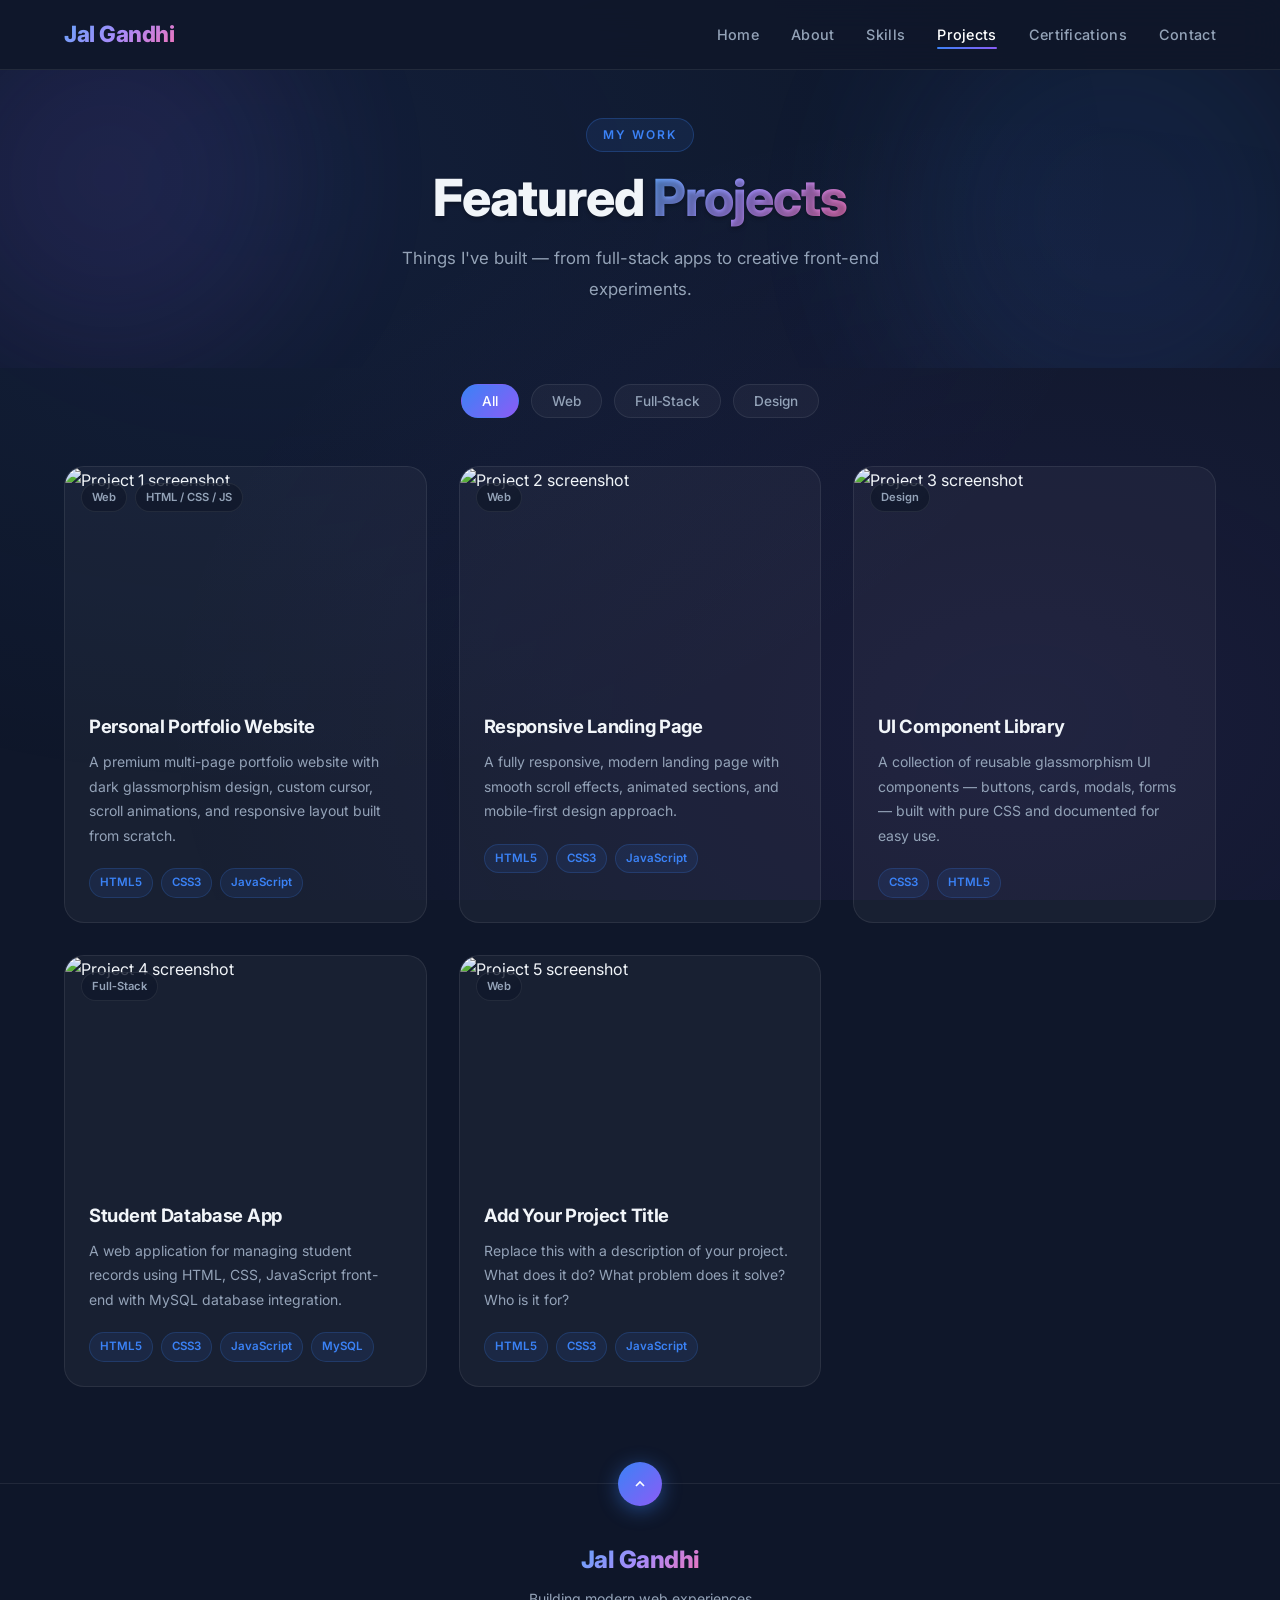
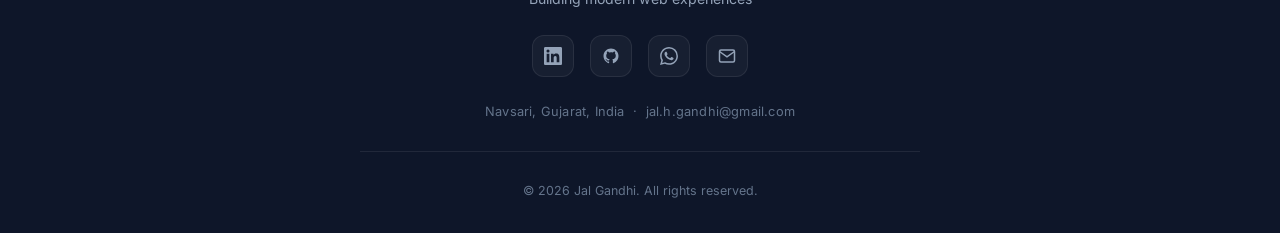
==== projects.html @ 655e923b "Add files via upload" ====
<!DOCTYPE html>
<html lang="en">

<head>
  <meta charset="UTF-8" />
  <meta name="viewport" content="width=device-width, initial-scale=1.0" />
  <title>Projects — Jal Gandhi</title>
  <meta name="description" content="Projects built by Jal Gandhi — web applications, tools, and experiments." />
  <link rel="stylesheet" href="style.css" />
  <link rel="preconnect" href="https://fonts.googleapis.com" />
  <link rel="preconnect" href="https://fonts.gstatic.com" crossorigin />
</head>

<body>

  <div class="cursor" id="cursor"></div>
  <div class="cursor-ring" id="cursorRing"></div>
  <div class="page-overlay"></div>

  <!-- NAVBAR -->
  <nav class="navbar" id="navbar">
    <a class="nav-logo" href="index.html">Jal Gandhi</a>
    <ul class="nav-links">
      <li><a class="nav-link" href="index.html">Home</a></li>
      <li><a class="nav-link" href="about.html">About</a></li>
      <li><a class="nav-link" href="skills.html">Skills</a></li>
      <li><a class="nav-link" href="projects.html">Projects</a></li>
      <li><a class="nav-link" href="certification.html">Certifications</a></li>
      <li><a class="nav-link" href="contact.html">Contact</a></li>
    </ul>
    <div class="hamburger" id="hamburger" aria-label="Toggle menu">
      <span></span><span></span><span></span>
    </div>
  </nav>

  <div class="mobile-menu" id="mobileMenu">
    <a class="nav-link" href="index.html">Home</a>
    <a class="nav-link" href="about.html">About</a>
    <a class="nav-link" href="skills.html">Skills</a>
    <a class="nav-link" href="projects.html">Projects</a>
    <a class="nav-link" href="certification.html">Certifications</a>
    <a class="nav-link" href="contact.html">Contact</a>
  </div>

  <main class="page-wrapper">

    <!-- PAGE HEADER -->
    <div style="padding: 3rem 5% 0; text-align:center; position:relative; overflow:hidden;">
      <div class="blob blob-blue" style="width:450px;height:450px;top:-80px;right:-60px;opacity:0.1;"></div>
      <div class="blob blob-purple" style="width:380px;height:380px;bottom:0;left:-80px;opacity:0.1;"></div>
      <div class="section-header">
        <div class="section-tag">My Work</div>
        <h1 class="section-title">Featured <span class="gradient-text">Projects</span></h1>
        <p class="section-subtitle">Things I've built — from full-stack apps to creative front-end experiments.</p>
      </div>
    </div>

    <section class="projects-section" style="padding-top: 1rem;">

      <!-- Filter -->
      <div class="projects-filter">
        <button class="filter-btn active" data-filter="all" id="filterAll">All</button>
        <button class="filter-btn" data-filter="web" id="filterWeb">Web</button>
        <button class="filter-btn" data-filter="fullstack" id="filterFullstack">Full‑Stack</button>
        <button class="filter-btn" data-filter="design" id="filterDesign">Design</button>
      </div>

      <div class="projects-grid">

        <!-- Project 1 -->
        <article class="project-card reveal" data-category="web" id="projectCard1">
          <div class="project-image">
            <!--
              Replace src with your actual project screenshot.
              Recommended: 800 × 500 px
            -->
            <img src="images/project1.jpg" alt="Project 1 screenshot" width="800" height="500"
              style="width:100%;height:100%;object-fit:cover;" />
            <div class="project-tag-top">
              <span class="tag">Web</span>
              <span class="tag">HTML / CSS / JS</span>
            </div>
            <div class="project-overlay">
              <a href="https://github.com/" target="_blank" rel="noopener" class="btn btn-outline" id="proj1Github">
                <svg width="14" height="14" viewBox="0 0 24 24" fill="currentColor">
                  <path
                    d="M12 2C6.477 2 2 6.484 2 12.017c0 4.425 2.865 8.18 6.839 9.504.5.092.682-.217.682-.483 0-.237-.008-.868-.013-1.703-2.782.605-3.369-1.343-3.369-1.343-.454-1.158-1.11-1.466-1.11-1.466-.908-.62.069-.608.069-.608 1.003.07 1.531 1.032 1.531 1.032.892 1.53 2.341 1.088 2.91.832.092-.647.35-1.088.636-1.338-2.22-.253-4.555-1.113-4.555-4.951 0-1.093.39-1.988 1.029-2.688-.103-.253-.446-1.272.098-2.65 0 0 .84-.27 2.75 1.026A9.564 9.564 0 0112 6.844c.85.004 1.705.115 2.504.337 1.909-1.296 2.747-1.027 2.747-1.027.546 1.379.202 2.398.1 2.651.64.7 1.028 1.595 1.028 2.688 0 3.848-2.339 4.695-4.566 4.943.359.309.678.92.678 1.855 0 1.338-.012 2.419-.012 2.747 0 .268.18.58.688.482A10.019 10.019 0 0022 12.017C22 6.484 17.522 2 12 2z" />
                </svg>
                GitHub
              </a>
              <a href="#" target="_blank" rel="noopener" class="btn btn-primary" id="proj1Demo">Live Demo</a>
            </div>
          </div>
          <div class="project-body">
            <h2 class="project-title">Personal Portfolio Website</h2>
            <p class="project-desc">
              A premium multi-page portfolio website with dark glassmorphism design,
              custom cursor, scroll animations, and responsive layout built from scratch.
            </p>
            <div class="project-tech">
              <span class="tech-badge">HTML5</span>
              <span class="tech-badge">CSS3</span>
              <span class="tech-badge">JavaScript</span>
            </div>
          </div>
        </article>

        <!-- Project 2 -->
        <article class="project-card reveal" data-category="web" id="projectCard2">
          <div class="project-image">
            <img src="images/project2.jpg" alt="Project 2 screenshot" width="800" height="500"
              style="width:100%;height:100%;object-fit:cover;" />
            <div class="project-tag-top">
              <span class="tag">Web</span>
            </div>
            <div class="project-overlay">
              <a href="https://github.com/" target="_blank" rel="noopener" class="btn btn-outline" id="proj2Github">
                <svg width="14" height="14" viewBox="0 0 24 24" fill="currentColor">
                  <path
                    d="M12 2C6.477 2 2 6.484 2 12.017c0 4.425 2.865 8.18 6.839 9.504.5.092.682-.217.682-.483 0-.237-.008-.868-.013-1.703-2.782.605-3.369-1.343-3.369-1.343-.454-1.158-1.11-1.466-1.11-1.466-.908-.62.069-.608.069-.608 1.003.07 1.531 1.032 1.531 1.032.892 1.53 2.341 1.088 2.91.832.092-.647.35-1.088.636-1.338-2.22-.253-4.555-1.113-4.555-4.951 0-1.093.39-1.988 1.029-2.688-.103-.253-.446-1.272.098-2.65 0 0 .84-.27 2.75 1.026A9.564 9.564 0 0112 6.844c.85.004 1.705.115 2.504.337 1.909-1.296 2.747-1.027 2.747-1.027.546 1.379.202 2.398.1 2.651.64.7 1.028 1.595 1.028 2.688 0 3.848-2.339 4.695-4.566 4.943.359.309.678.92.678 1.855 0 1.338-.012 2.419-.012 2.747 0 .268.18.58.688.482A10.019 10.019 0 0022 12.017C22 6.484 17.522 2 12 2z" />
                </svg>
                GitHub
              </a>
              <a href="#" target="_blank" rel="noopener" class="btn btn-primary" id="proj2Demo">Live Demo</a>
            </div>
          </div>
          <div class="project-body">
            <h2 class="project-title">Responsive Landing Page</h2>
            <p class="project-desc">
              A fully responsive, modern landing page with smooth scroll effects,
              animated sections, and mobile-first design approach.
            </p>
            <div class="project-tech">
              <span class="tech-badge">HTML5</span>
              <span class="tech-badge">CSS3</span>
              <span class="tech-badge">JavaScript</span>
            </div>
          </div>
        </article>

        <!-- Project 3 -->
        <article class="project-card reveal" data-category="design" id="projectCard3">
          <div class="project-image">
            <img src="images/project3.jpg" alt="Project 3 screenshot" width="800" height="500"
              style="width:100%;height:100%;object-fit:cover;" />
            <div class="project-tag-top">
              <span class="tag">Design</span>
            </div>
            <div class="project-overlay">
              <a href="https://github.com/" target="_blank" rel="noopener" class="btn btn-outline" id="proj3Github">
                <svg width="14" height="14" viewBox="0 0 24 24" fill="currentColor">
                  <path
                    d="M12 2C6.477 2 2 6.484 2 12.017c0 4.425 2.865 8.18 6.839 9.504.5.092.682-.217.682-.483 0-.237-.008-.868-.013-1.703-2.782.605-3.369-1.343-3.369-1.343-.454-1.158-1.11-1.466-1.11-1.466-.908-.62.069-.608.069-.608 1.003.07 1.531 1.032 1.531 1.032.892 1.53 2.341 1.088 2.91.832.092-.647.35-1.088.636-1.338-2.22-.253-4.555-1.113-4.555-4.951 0-1.093.39-1.988 1.029-2.688-.103-.253-.446-1.272.098-2.65 0 0 .84-.27 2.75 1.026A9.564 9.564 0 0112 6.844c.85.004 1.705.115 2.504.337 1.909-1.296 2.747-1.027 2.747-1.027.546 1.379.202 2.398.1 2.651.64.7 1.028 1.595 1.028 2.688 0 3.848-2.339 4.695-4.566 4.943.359.309.678.92.678 1.855 0 1.338-.012 2.419-.012 2.747 0 .268.18.58.688.482A10.019 10.019 0 0022 12.017C22 6.484 17.522 2 12 2z" />
                </svg>
                GitHub
              </a>
              <a href="#" target="_blank" rel="noopener" class="btn btn-primary" id="proj3Demo">Live Demo</a>
            </div>
          </div>
          <div class="project-body">
            <h2 class="project-title">UI Component Library</h2>
            <p class="project-desc">
              A collection of reusable glassmorphism UI components — buttons, cards,
              modals, forms — built with pure CSS and documented for easy use.
            </p>
            <div class="project-tech">
              <span class="tech-badge">CSS3</span>
              <span class="tech-badge">HTML5</span>
            </div>
          </div>
        </article>

        <!-- Project 4 -->
        <article class="project-card reveal" data-category="fullstack" id="projectCard4">
          <div class="project-image">
            <img src="images/project4.jpg" alt="Project 4 screenshot" width="800" height="500"
              style="width:100%;height:100%;object-fit:cover;" />
            <div class="project-tag-top">
              <span class="tag">Full‑Stack</span>
            </div>
            <div class="project-overlay">
              <a href="https://github.com/" target="_blank" rel="noopener" class="btn btn-outline" id="proj4Github">
                <svg width="14" height="14" viewBox="0 0 24 24" fill="currentColor">
                  <path
                    d="M12 2C6.477 2 2 6.484 2 12.017c0 4.425 2.865 8.18 6.839 9.504.5.092.682-.217.682-.483 0-.237-.008-.868-.013-1.703-2.782.605-3.369-1.343-3.369-1.343-.454-1.158-1.11-1.466-1.11-1.466-.908-.62.069-.608.069-.608 1.003.07 1.531 1.032 1.531 1.032.892 1.53 2.341 1.088 2.91.832.092-.647.35-1.088.636-1.338-2.22-.253-4.555-1.113-4.555-4.951 0-1.093.39-1.988 1.029-2.688-.103-.253-.446-1.272.098-2.65 0 0 .84-.27 2.75 1.026A9.564 9.564 0 0112 6.844c.85.004 1.705.115 2.504.337 1.909-1.296 2.747-1.027 2.747-1.027.546 1.379.202 2.398.1 2.651.64.7 1.028 1.595 1.028 2.688 0 3.848-2.339 4.695-4.566 4.943.359.309.678.92.678 1.855 0 1.338-.012 2.419-.012 2.747 0 .268.18.58.688.482A10.019 10.019 0 0022 12.017C22 6.484 17.522 2 12 2z" />
                </svg>
                GitHub
              </a>
              <a href="#" target="_blank" rel="noopener" class="btn btn-primary" id="proj4Demo">Live Demo</a>
            </div>
          </div>
          <div class="project-body">
            <h2 class="project-title">Student Database App</h2>
            <p class="project-desc">
              A web application for managing student records using HTML, CSS,
              JavaScript front-end with MySQL database integration.
            </p>
            <div class="project-tech">
              <span class="tech-badge">HTML5</span>
              <span class="tech-badge">CSS3</span>
              <span class="tech-badge">JavaScript</span>
              <span class="tech-badge">MySQL</span>
            </div>
          </div>
        </article>

        <!-- Project 5 — placeholder -->
        <article class="project-card reveal" data-category="web" id="projectCard5">
          <div class="project-image">
            <img src="images/project5.jpg" alt="Project 5 screenshot" width="800" height="500"
              style="width:100%;height:100%;object-fit:cover;" />
            <div class="project-tag-top">
              <span class="tag">Web</span>
            </div>
            <div class="project-overlay">
              <a href="https://github.com/" target="_blank" rel="noopener" class="btn btn-outline" id="proj5Github">
                <svg width="14" height="14" viewBox="0 0 24 24" fill="currentColor">
                  <path
                    d="M12 2C6.477 2 2 6.484 2 12.017c0 4.425 2.865 8.18 6.839 9.504.5.092.682-.217.682-.483 0-.237-.008-.868-.013-1.703-2.782.605-3.369-1.343-3.369-1.343-.454-1.158-1.11-1.466-1.11-1.466-.908-.62.069-.608.069-.608 1.003.07 1.531 1.032 1.531 1.032.892 1.53 2.341 1.088 2.91.832.092-.647.35-1.088.636-1.338-2.22-.253-4.555-1.113-4.555-4.951 0-1.093.39-1.988 1.029-2.688-.103-.253-.446-1.272.098-2.65 0 0 .84-.27 2.75 1.026A9.564 9.564 0 0112 6.844c.85.004 1.705.115 2.504.337 1.909-1.296 2.747-1.027 2.747-1.027.546 1.379.202 2.398.1 2.651.64.7 1.028 1.595 1.028 2.688 0 3.848-2.339 4.695-4.566 4.943.359.309.678.92.678 1.855 0 1.338-.012 2.419-.012 2.747 0 .268.18.58.688.482A10.019 10.019 0 0022 12.017C22 6.484 17.522 2 12 2z" />
                </svg>
                GitHub
              </a>
              <a href="#" target="_blank" rel="noopener" class="btn btn-primary" id="proj5Demo">Live Demo</a>
            </div>
          </div>
          <div class="project-body">
            <h2 class="project-title">Add Your Project Title</h2>
            <p class="project-desc">
              Replace this with a description of your project. What does it do?
              What problem does it solve? Who is it for?
            </p>
            <div class="project-tech">
              <span class="tech-badge">HTML5</span>
              <span class="tech-badge">CSS3</span>
              <span class="tech-badge">JavaScript</span>
            </div>
          </div>
        </article>

      </div>
    </section>

  </main>

  <footer class="footer">

    <!-- Back to Top -->
    <button class="back-to-top" id="backToTop" aria-label="Back to top">
      <svg width="16" height="16" viewBox="0 0 24 24" fill="none" stroke="currentColor" stroke-width="2.5">
        <path d="M18 15l-6-6-6 6" />
      </svg>
    </button>

    <div class="footer-content">

      <!-- 1. Identity -->
      <div class="footer-identity">
        <div class="footer-logo">Jal Gandhi</div>
        <p class="footer-tagline">Building modern web experiences</p>
      </div>

      <!-- 2. Social Links -->
      <div class="social-icons">
        <a class="social-icon" href="https://www.linkedin.com/in/jal-gandhi-28a875350/" target="_blank" rel="noopener"
          aria-label="LinkedIn" id="footerLinkedin">
          <svg width="18" height="18" viewBox="0 0 24 24" fill="currentColor">
            <path
              d="M20.447 20.452h-3.554v-5.569c0-1.328-.027-3.037-1.852-3.037-1.853 0-2.136 1.445-2.136 2.939v5.667H9.351V9h3.414v1.561h.046c.477-.9 1.637-1.85 3.37-1.85 3.601 0 4.267 2.37 4.267 5.455v6.286zM5.337 7.433a2.062 2.062 0 01-2.063-2.065 2.064 2.064 0 112.063 2.065zm1.782 13.019H3.555V9h3.564v11.452zM22.225 0H1.771C.792 0 0 .774 0 1.729v20.542C0 23.227.792 24 1.771 24h20.451C23.2 24 24 23.227 24 22.271V1.729C24 .774 23.2 0 22.222 0h.003z" />
          </svg>
        </a>
        <a class="social-icon github" href="https://github.com/jalgandhi-dev" target="_blank" rel="noopener"
          aria-label="GitHub" id="footerGithub">
          <svg width="18" height="18" viewBox="0 0 24 24" fill="currentColor">
            <path
              d="M12 2C6.477 2 2 6.484 2 12.017c0 4.425 2.865 8.18 6.839 9.504.5.092.682-.217.682-.483 0-.237-.008-.868-.013-1.703-2.782.605-3.369-1.343-3.369-1.343-.454-1.158-1.11-1.466-1.11-1.466-.908-.62.069-.608.069-.608 1.003.07 1.531 1.032 1.531 1.032.892 1.53 2.341 1.088 2.91.832.092-.647.35-1.088.636-1.338-2.22-.253-4.555-1.113-4.555-4.951 0-1.093.39-1.988 1.029-2.688-.103-.253-.446-1.272.098-2.65 0 0 .84-.27 2.75 1.026A9.564 9.564 0 0112 6.844c.85.004 1.705.115 2.504.337 1.909-1.296 2.747-1.027 2.747-1.027.546 1.379.202 2.398.1 2.651.64.7 1.028 1.595 1.028 2.688 0 3.848-2.339 4.695-4.566 4.943.359.309.678.92.678 1.855 0 1.338-.012 2.419-.012 2.747 0 .268.18.58.688.482A10.019 10.019 0 0022 12.017C22 6.484 17.522 2 12 2z" />
          </svg>
        </a>
        <a class="social-icon whatsapp" href="https://wa.me/917859992722" target="_blank" rel="noopener"
          aria-label="WhatsApp" id="footerWhatsapp">
          <svg width="18" height="18" viewBox="0 0 24 24" fill="currentColor">
            <path
              d="M17.472 14.382c-.297-.149-1.758-.867-2.03-.967-.273-.099-.471-.148-.67.15-.197.297-.767.966-.94 1.164-.173.199-.347.223-.644.075-.297-.15-1.255-.463-2.39-1.475-.883-.788-1.48-1.761-1.653-2.059-.173-.297-.018-.458.13-.606.134-.133.298-.347.446-.52.149-.174.198-.298.298-.497.099-.198.05-.371-.025-.52-.075-.149-.669-1.612-.916-2.207-.242-.579-.487-.5-.669-.51-.173-.008-.371-.01-.57-.01-.198 0-.52.074-.792.372-.272.297-1.04 1.016-1.04 2.479 0 1.462 1.065 2.875 1.213 3.074.149.198 2.096 3.2 5.077 4.487.709.306 1.262.489 1.694.625.712.227 1.36.195 1.871.118.571-.085 1.758-.719 2.006-1.413.248-.694.248-1.289.173-1.413-.074-.124-.272-.198-.57-.347m-5.421 7.403h-.004a9.87 9.87 0 01-5.031-1.378l-.361-.214-3.741.982.998-3.648-.235-.374a9.86 9.86 0 01-1.51-5.26c.001-5.45 4.436-9.884 9.888-9.884 2.64 0 5.122 1.03 6.988 2.898a9.825 9.825 0 012.893 6.994c-.003 5.45-4.437 9.884-9.885 9.884m8.413-18.297A11.815 11.815 0 0012.05 0C5.495 0 .16 5.335.157 11.892c0 2.096.547 4.142 1.588 5.945L.057 24l6.305-1.654a11.882 11.882 0 005.683 1.448h.005c6.554 0 11.89-5.335 11.893-11.893a11.821 11.821 0 00-3.48-8.413z" />
          </svg>
        </a>
        <a class="social-icon" href="mailto:jal.h.gandhi@gmail.com" aria-label="Email" id="footerEmail">
          <svg width="18" height="18" viewBox="0 0 24 24" fill="none" stroke="currentColor" stroke-width="2">
            <path d="M4 4h16c1.1 0 2 .9 2 2v12c0 1.1-.9 2-2 2H4c-1.1 0-2-.9-2-2V6c0-1.1.9-2 2-2z" />
            <polyline points="22,6 12,13 2,6" />
          </svg>
        </a>
      </div>

      <!-- 3. Subtle Info -->
      <p class="footer-info">Navsari, Gujarat, India &nbsp;·&nbsp; jal.h.gandhi@gmail.com</p>

      <!-- 4. Divider -->
      <div class="footer-divider"></div>

      <!-- 5. Copyright -->
      <p class="footer-copy">© 2026 Jal Gandhi. All rights reserved.</p>

    </div>
  </footer>

  <script src="script.js"></script>
</body>

</html>
---- style.css ----
/* ============================================================
   GLOBAL DESIGN SYSTEM — Jal Gandhi Portfolio
   v2 — Updated with real content & Certifications page
   ============================================================ */

@import url('https://fonts.googleapis.com/css2?family=Inter:wght@300;400;500;600;700;800;900&family=Poppins:wght@300;400;500;600;700;800;900&display=swap');

/* ── CSS VARIABLES ─────────────────────────────────────────── */
:root {
  --bg-primary: #0f172a;
  --bg-secondary: #1e293b;
  --bg-card: rgba(30, 41, 59, 0.6);
  --bg-glass: rgba(255, 255, 255, 0.04);
  --border-glass: rgba(255, 255, 255, 0.08);

  --accent-blue: #3b82f6;
  --accent-purple: #8b5cf6;
  --accent-cyan: #06b6d4;
  --gradient: linear-gradient(135deg, #3b82f6 0%, #8b5cf6 100%);
  --gradient-text: linear-gradient(135deg, #60a5fa 0%, #a78bfa 50%, #f472b6 100%);
  --gradient-glow: linear-gradient(135deg, rgba(59, 130, 246, 0.3) 0%, rgba(139, 92, 246, 0.3) 100%);

  --text-primary: #f1f5f9;
  --text-secondary: #94a3b8;
  --text-muted: #64748b;

  --radius-sm: 8px;
  --radius-md: 12px;
  --radius-lg: 20px;
  --radius-xl: 28px;
  --radius-full: 9999px;

  --shadow-sm: 0 4px 16px rgba(0, 0, 0, 0.3);
  --shadow-md: 0 8px 32px rgba(0, 0, 0, 0.4);
  --shadow-lg: 0 20px 60px rgba(0, 0, 0, 0.5);
  --shadow-glow: 0 0 40px rgba(59, 130, 246, 0.25);
  --shadow-glow-purple: 0 0 40px rgba(139, 92, 246, 0.25);

  --nav-height: 70px;
  --transition: all 0.3s cubic-bezier(0.4, 0, 0.2, 1);
  --transition-slow: all 0.6s cubic-bezier(0.4, 0, 0.2, 1);
}

/* ── RESET & BASE ──────────────────────────────────────────── */
*,
*::before,
*::after {
  margin: 0;
  padding: 0;
  box-sizing: border-box;
}

html {
  scroll-behavior: smooth;
  font-size: 16px;
}

body {
  font-family: 'Inter', 'Poppins', sans-serif;
  background-color: var(--bg-primary);
  color: var(--text-primary);
  line-height: 1.7;
  min-height: 100vh;
  overflow-x: hidden;
  cursor: default;
}

body::before {
  content: '';
  position: fixed;
  inset: 0;
  background:
    radial-gradient(ellipse at 20% 20%, rgba(59, 130, 246, 0.08) 0%, transparent 60%),
    radial-gradient(ellipse at 80% 80%, rgba(139, 92, 246, 0.08) 0%, transparent 60%);
  pointer-events: none;
  z-index: 0;
}

img {
  display: block;
  max-width: 100%;
  height: auto;
}

a {
  text-decoration: none;
  color: inherit;
  cursor: pointer;
}

ul {
  list-style: none;
}

/* ── CUSTOM CURSOR — disabled, using normal browser pointer ── */
.cursor,
.cursor-ring {
  display: none;
}


/* ── PAGE TRANSITION OVERLAY ───────────────────────────────── */
.page-overlay {
  position: fixed;
  inset: 0;
  background: var(--bg-primary);
  z-index: 9999;
  pointer-events: none;
  opacity: 0;
  transition: opacity 0.4s ease;
}

.page-overlay.active {
  opacity: 1;
  pointer-events: all;
}

/* ── NAVBAR ────────────────────────────────────────────────── */
.navbar {
  position: fixed;
  top: 0;
  left: 0;
  right: 0;
  height: var(--nav-height);
  z-index: 1000;
  padding: 0 5%;
  display: flex;
  align-items: center;
  justify-content: space-between;
  backdrop-filter: blur(20px);
  -webkit-backdrop-filter: blur(20px);
  background: rgba(15, 23, 42, 0.8);
  border-bottom: 1px solid var(--border-glass);
  transition: var(--transition);
}

.navbar.scrolled {
  background: rgba(15, 23, 42, 0.95);
  box-shadow: var(--shadow-md);
}

.nav-logo {
  font-size: 1.4rem;
  font-weight: 800;
  letter-spacing: -0.5px;
  background: var(--gradient-text);
  -webkit-background-clip: text;
  -webkit-text-fill-color: transparent;
  background-clip: text;
  cursor: pointer;
}

.nav-logo span {
  color: var(--accent-blue);
  -webkit-text-fill-color: var(--accent-blue);
}



.nav-links {
  display: flex;
  align-items: center;
  gap: 2rem;
}

.nav-link {
  font-size: 0.9rem;
  font-weight: 500;
  color: var(--text-secondary);
  position: relative;
  padding: 4px 0;
  transition: color 0.3s ease;
  letter-spacing: 0.3px;
}

.nav-link::after {
  content: '';
  position: absolute;
  bottom: -2px;
  left: 0;
  width: 0;
  height: 2px;
  background: var(--gradient);
  border-radius: var(--radius-full);
  transition: width 0.35s cubic-bezier(0.4, 0, 0.2, 1);
}

.nav-link:hover,
.nav-link.active {
  color: var(--text-primary);
}

.nav-link:hover::after,
.nav-link.active::after {
  width: 100%;
}

.nav-link.active {
  color: #fff;
}

/* Hamburger */
.hamburger {
  display: none;
  flex-direction: column;
  gap: 5px;
  cursor: pointer;
  padding: 4px;
}

.hamburger span {
  display: block;
  width: 24px;
  height: 2px;
  background: var(--text-primary);
  border-radius: 2px;
  transition: var(--transition);
}

.hamburger.open span:nth-child(1) {
  transform: translateY(7px) rotate(45deg);
}

.hamburger.open span:nth-child(2) {
  opacity: 0;
  transform: scaleX(0);
}

.hamburger.open span:nth-child(3) {
  transform: translateY(-7px) rotate(-45deg);
}

.mobile-menu {
  display: none;
  position: fixed;
  top: var(--nav-height);
  left: 0;
  right: 0;
  background: rgba(15, 23, 42, 0.97);
  backdrop-filter: blur(20px);
  border-bottom: 1px solid var(--border-glass);
  padding: 1.5rem 5%;
  flex-direction: column;
  gap: 1.2rem;
  z-index: 999;
}

.mobile-menu.open {
  display: flex;
}

.mobile-menu .nav-link {
  font-size: 1rem;
  padding: 0.5rem 0;
}

/* ── BUTTONS ───────────────────────────────────────────────── */
.btn {
  display: inline-flex;
  align-items: center;
  gap: 8px;
  padding: 0.75rem 1.75rem;
  border-radius: var(--radius-full);
  font-size: 0.9rem;
  font-weight: 600;
  font-family: 'Inter', sans-serif;
  letter-spacing: 0.3px;
  border: none;
  cursor: pointer;
  transition: var(--transition);
  position: relative;
  overflow: hidden;
}

.btn::before {
  content: '';
  position: absolute;
  inset: 0;
  background: rgba(255, 255, 255, 0.1);
  opacity: 0;
  transition: opacity 0.3s;
}

.btn:hover::before {
  opacity: 1;
}

.btn-primary {
  background: var(--gradient);
  color: #fff;
  box-shadow: 0 4px 20px rgba(59, 130, 246, 0.4);
}

.btn-primary:hover {
  transform: translateY(-3px);
  box-shadow: 0 8px 30px rgba(59, 130, 246, 0.55);
}

.btn-outline {
  background: transparent;
  color: var(--text-primary);
  border: 1.5px solid var(--border-glass);
  backdrop-filter: blur(10px);
}

.btn-outline:hover {
  border-color: var(--accent-blue);
  color: var(--accent-blue);
  transform: translateY(-3px);
  box-shadow: 0 8px 24px rgba(59, 130, 246, 0.2);
}

/* ── SECTION HEADERS ───────────────────────────────────────── */
.section-header {
  text-align: center;
  margin-bottom: 4rem;
}

.section-tag {
  display: inline-block;
  font-size: 0.75rem;
  font-weight: 600;
  letter-spacing: 2px;
  text-transform: uppercase;
  color: var(--accent-blue);
  background: rgba(59, 130, 246, 0.1);
  border: 1px solid rgba(59, 130, 246, 0.25);
  padding: 6px 16px;
  border-radius: var(--radius-full);
  margin-bottom: 1rem;
}

.section-title {
  font-size: clamp(2rem, 4vw, 3.2rem);
  font-weight: 800;
  line-height: 1.15;
  letter-spacing: -1px;
  margin-bottom: 1rem;
  color: var(--text-primary);
  text-shadow: 0 2px 4px rgba(0, 0, 0, 0.3);
}

.gradient-text {
  background: var(--gradient-text);
  -webkit-background-clip: text;
  -webkit-text-fill-color: transparent;
  background-clip: text;
}

.section-subtitle {
  font-size: 1.05rem;
  color: var(--text-secondary);
  max-width: 520px;
  margin: 0 auto;
  line-height: 1.8;
  text-shadow: 0 1px 2px rgba(0, 0, 0, 0.2);
}

/* ── GLASSMORPHISM CARD ────────────────────────────────────── */
.glass-card {
  background: var(--bg-glass);
  backdrop-filter: blur(20px);
  -webkit-backdrop-filter: blur(20px);
  border: 1px solid var(--border-glass);
  border-radius: var(--radius-lg);
  transition: var(--transition);
}

.glass-card:hover {
  border-color: rgba(59, 130, 246, 0.25);
  box-shadow: var(--shadow-glow);
}

/* ── SCROLL REVEAL ─────────────────────────────────────────── */
.reveal {
  opacity: 0;
  transform: translateY(40px);
  transition: opacity 0.7s ease, transform 0.7s ease;
}

.reveal.visible {
  opacity: 1;
  transform: translateY(0);
}

.reveal-left {
  opacity: 0;
  transform: translateX(-50px);
  transition: opacity 0.7s ease, transform 0.7s ease;
}

.reveal-left.visible {
  opacity: 1;
  transform: translateX(0);
}

.reveal-right {
  opacity: 0;
  transform: translateX(50px);
  transition: opacity 0.7s ease, transform 0.7s ease;
}

.reveal-right.visible {
  opacity: 1;
  transform: translateX(0);
}

/* ── FLOATING PARTICLES (decorative blobs) ─────────────────── */
.blob {
  position: absolute;
  border-radius: 50%;
  filter: blur(80px);
  opacity: 0.15;
  pointer-events: none;
  animation: blobFloat 8s ease-in-out infinite;
}

.blob-blue {
  background: var(--accent-blue);
}

.blob-purple {
  background: var(--accent-purple);
  animation-delay: -4s;
}

@keyframes blobFloat {

  0%,
  100% {
    transform: translate(0, 0) scale(1);
  }

  33% {
    transform: translate(30px, -30px) scale(1.05);
  }

  66% {
    transform: translate(-20px, 20px) scale(0.95);
  }
}

/* ── FOOTER ────────────────────────────────────────────────── */
.footer {
  background: rgba(15, 23, 42, 0.98);
  border-top: 1px solid var(--border-glass);
  padding: 3.5rem 5% 2rem;
  text-align: center;
  position: relative;
  z-index: 1;
}

.footer-content {
  display: flex;
  flex-direction: column;
  align-items: center;
  gap: 1.5rem;
  max-width: 560px;
  margin: 0 auto;
}

.footer-identity {
  display: flex;
  flex-direction: column;
  align-items: center;
  gap: 0.4rem;
}

.footer-logo {
  font-size: 1.5rem;
  font-weight: 800;
  background: var(--gradient-text);
  -webkit-background-clip: text;
  -webkit-text-fill-color: transparent;
  background-clip: text;
  letter-spacing: -0.5px;
}

.footer-tagline {
  font-size: 0.88rem;
  color: var(--text-secondary);
  font-weight: 400;
}

.footer-info {
  font-size: 0.8rem;
  color: var(--text-muted);
  letter-spacing: 0.2px;
}

.footer-divider {
  width: 100%;
  height: 1px;
  background: var(--border-glass);
  margin: 0.25rem 0;
}

.footer-copy {
  font-size: 0.78rem;
  color: var(--text-muted);
}

/* Back to top button */
.back-to-top {
  position: absolute;
  top: -22px;
  left: 50%;
  transform: translateX(-50%);
  width: 44px;
  height: 44px;
  border-radius: 50%;
  background: var(--gradient);
  border: none;
  cursor: pointer;
  display: flex;
  align-items: center;
  justify-content: center;
  color: #fff;
  box-shadow: 0 4px 20px rgba(59, 130, 246, 0.45);
  transition: var(--transition);
  z-index: 2;
}

.back-to-top:hover {
  transform: translateX(-50%) translateY(-4px);
  box-shadow: 0 8px 30px rgba(59, 130, 246, 0.6);
}


/* ── SOCIAL ICONS ──────────────────────────────────────────── */
.social-icons {
  display: flex;
  gap: 1rem;
  align-items: center;
}

.social-icon {
  width: 42px;
  height: 42px;
  border-radius: var(--radius-md);
  border: 1px solid var(--border-glass);
  display: flex;
  align-items: center;
  justify-content: center;
  color: var(--text-secondary);
  font-size: 1rem;
  transition: var(--transition);
  background: var(--bg-glass);
}

.social-icon:hover {
  border-color: var(--accent-blue);
  color: var(--accent-blue);
  transform: translateY(-3px);
  box-shadow: 0 8px 20px rgba(59, 130, 246, 0.25);
}

.social-icon.whatsapp:hover {
  border-color: #25d366;
  color: #25d366;
  box-shadow: 0 8px 20px rgba(37, 211, 102, 0.25);
}

.social-icon.github:hover {
  border-color: #e2e8f0;
  color: #e2e8f0;
  box-shadow: 0 8px 20px rgba(226, 232, 240, 0.15);
}

/* ── PAGE WRAPPER ──────────────────────────────────────────── */
.page-wrapper {
  position: relative;
  z-index: 1;
  padding-top: var(--nav-height);
  min-height: 100vh;
  animation: pageFadeIn 0.5s ease forwards;
}

@keyframes pageFadeIn {
  from {
    opacity: 0;
    transform: translateY(12px);
  }

  to {
    opacity: 1;
    transform: translateY(0);
  }
}

/* ════════════════════════════════════════════════════════════
   HOME PAGE
   ════════════════════════════════════════════════════════════ */
.hero {
  min-height: calc(100vh - var(--nav-height));
  display: flex;
  align-items: center;
  justify-content: center;
  padding: 6rem 5% 4rem;
  position: relative;
  overflow: hidden;
}

.hero-bg {
  position: absolute;
  inset: 0;
  z-index: 0;
}

.hero-bg img {
  width: 100%;
  height: 100%;
  object-fit: cover;
  opacity: 0.35;
}

.hero-bg::after {
  content: '';
  position: absolute;
  inset: 0;
  background: linear-gradient(to bottom,
      rgba(15, 23, 42, 0.2) 0%,
      rgba(15, 23, 42, 0.5) 60%,
      rgba(15, 23, 42, 1) 100%);
}

.hero-content {
  position: relative;
  z-index: 1;
  text-align: center;
  max-width: 800px;
  margin: 0 auto;
  display: flex;
  flex-direction: column;
  align-items: center;
  gap: 1.5rem;
}

.hero-badge {
  display: inline-flex;
  align-items: center;
  gap: 8px;
  background: rgba(59, 130, 246, 0.1);
  border: 1px solid rgba(59, 130, 246, 0.3);
  padding: 8px 20px;
  border-radius: var(--radius-full);
  font-size: 0.85rem;
  font-weight: 500;
  color: var(--accent-blue);
  animation: heroBadge 0.6s 0.1s both;
}

@keyframes heroBadge {
  from {
    opacity: 0;
    transform: translateY(-20px) scale(0.9);
  }

  to {
    opacity: 1;
    transform: translateY(0) scale(1);
  }
}

.hero-badge .dot {
  width: 8px;
  height: 8px;
  background: var(--accent-blue);
  border-radius: 50%;
  animation: pulse 2s infinite;
}

@keyframes pulse {

  0%,
  100% {
    box-shadow: 0 0 0 0 rgba(59, 130, 246, 0.6);
  }

  50% {
    box-shadow: 0 0 0 6px rgba(59, 130, 246, 0);
  }
}

.hero-title {
  font-size: clamp(2.8rem, 7vw, 5.5rem);
  font-weight: 900;
  line-height: 1.08;
  letter-spacing: -2px;
  animation: heroTitle 0.7s 0.25s both;
}

@keyframes heroTitle {
  from {
    opacity: 0;
    transform: translateY(30px);
  }

  to {
    opacity: 1;
    transform: translateY(0);
  }
}

.hero-subtitle {
  font-size: clamp(1rem, 2.5vw, 1.3rem);
  color: var(--text-secondary);
  max-width: 550px;
  line-height: 1.75;
  animation: heroSub 0.7s 0.4s both;
}

@keyframes heroSub {
  from {
    opacity: 0;
    transform: translateY(20px);
  }

  to {
    opacity: 1;
    transform: translateY(0);
  }
}

.hero-cta {
  display: flex;
  gap: 1rem;
  flex-wrap: wrap;
  justify-content: center;
  animation: heroCTA 0.7s 0.55s both;
}

@keyframes heroCTA {
  from {
    opacity: 0;
    transform: translateY(20px);
  }

  to {
    opacity: 1;
    transform: translateY(0);
  }
}

.hero-scroll {
  position: absolute;
  bottom: 2rem;
  left: 50%;
  transform: translateX(-50%);
  z-index: 1;
  display: flex;
  flex-direction: column;
  align-items: center;
  gap: 8px;
  color: var(--text-muted);
  font-size: 0.75rem;
  letter-spacing: 2px;
  text-transform: uppercase;
  animation: heroScroll 0.7s 0.8s both;
}

@keyframes heroScroll {
  from {
    opacity: 0;
  }

  to {
    opacity: 1;
  }
}

.scroll-bar {
  width: 2px;
  height: 40px;
  background: linear-gradient(to bottom, var(--accent-blue), transparent);
  border-radius: 2px;
  animation: scrollBarAnim 2s ease infinite;
}

@keyframes scrollBarAnim {
  0% {
    transform: scaleY(0);
    transform-origin: top;
  }

  50% {
    transform: scaleY(1);
    transform-origin: top;
  }

  51% {
    transform: scaleY(1);
    transform-origin: bottom;
  }

  100% {
    transform: scaleY(0);
    transform-origin: bottom;
  }
}

/* Stats bar on home */
.hero-stats {
  display: flex;
  gap: 2rem;
  justify-content: center;
  flex-wrap: wrap;
  margin-top: 1rem;
  animation: heroCTA 0.7s 0.7s both;
}

.stat-item {
  text-align: center;
}

.stat-num {
  font-size: 2.5rem;
  font-weight: 800;
  background: var(--gradient-text);
  -webkit-background-clip: text;
  -webkit-text-fill-color: transparent;
  background-clip: text;
  line-height: 1.1;
  text-shadow: 0 2px 4px rgba(0, 0, 0, 0.3);
}

.stat-label {
  font-size: 0.85rem;
  color: var(--text-secondary);
  text-transform: uppercase;
  letter-spacing: 1px;
  margin-top: 6px;
  font-weight: 600;
  text-shadow: 0 1px 2px rgba(0, 0, 0, 0.2);
}

/* ════════════════════════════════════════════════════════════
   ABOUT PAGE
   ════════════════════════════════════════════════════════════ */
.about-section {
  padding: 6rem 5%;
}

.about-grid {
  display: grid;
  grid-template-columns: 1fr 1fr;
  gap: 5rem;
  align-items: center;
  max-width: 1100px;
  margin: 0 auto;
}

.about-image-wrap {
  position: relative;
}

.about-img-frame {
  position: relative;
  border-radius: var(--radius-xl);
  overflow: hidden;
  aspect-ratio: 4/5;
  border: 1px solid var(--border-glass);
  box-shadow: var(--shadow-lg);
}

.about-img-frame img {
  width: 100%;
  height: 100%;
  object-fit: cover;
  object-position: top center;
  transition: transform 0.6s ease;
}

.about-img-frame:hover img {
  transform: scale(1.04);
}

.about-img-badge {
  position: absolute;
  bottom: -1.5rem;
  right: -1.5rem;
  background: var(--gradient);
  color: white;
  padding: 1rem 1.4rem;
  border-radius: var(--radius-lg);
  font-weight: 700;
  font-size: 0.85rem;
  box-shadow: 0 8px 30px rgba(59, 130, 246, 0.4);
  text-align: center;
  line-height: 1.3;
}

.about-img-badge .num {
  display: block;
  font-size: 2rem;
  font-weight: 900;
}

.about-deco {
  position: absolute;
  top: -1.5rem;
  left: -1.5rem;
  width: 100px;
  height: 100px;
  border: 2px solid rgba(59, 130, 246, 0.3);
  border-radius: var(--radius-lg);
  z-index: -1;
}

.about-text h2 {
  font-size: clamp(1.8rem, 3.5vw, 2.8rem);
  font-weight: 800;
  letter-spacing: -1px;
  line-height: 1.2;
  margin-bottom: 1.5rem;
}

.about-text p {
  color: var(--text-secondary);
  font-size: 1rem;
  line-height: 1.85;
  margin-bottom: 1.25rem;
}

.about-highlights {
  display: grid;
  grid-template-columns: 1fr 1fr;
  gap: 1rem;
  margin: 2rem 0;
}

.highlight-item {
  display: flex;
  align-items: flex-start;
  gap: 0.75rem;
  padding: 1rem;
  background: var(--bg-glass);
  border: 1px solid var(--border-glass);
  border-radius: var(--radius-md);
  transition: var(--transition);
}

.highlight-item:hover {
  border-color: rgba(59, 130, 246, 0.3);
  transform: translateY(-2px);
}

.highlight-icon {
  font-size: 1.3rem;
  margin-top: 2px;
}

.highlight-item h4 {
  font-size: 0.85rem;
  font-weight: 600;
  margin-bottom: 2px;
}

.highlight-item p {
  font-size: 0.8rem;
  color: var(--text-muted);
  margin: 0;
}

/* Timeline */
.timeline {
  margin-top: 5rem;
  max-width: 700px;
  margin-left: auto;
  margin-right: auto;
}

.timeline-item {
  display: grid;
  grid-template-columns: 140px 1fr;
  gap: 2rem;
  margin-bottom: 2.5rem;
  position: relative;
}

.timeline-item::before {
  content: '';
  position: absolute;
  left: 148px;
  top: 0;
  bottom: -2.5rem;
  width: 1px;
  background: var(--border-glass);
}

.timeline-item:last-child::before {
  bottom: 0;
}

.timeline-year {
  font-size: 0.8rem;
  font-weight: 600;
  color: var(--accent-blue);
  text-align: right;
  padding-top: 4px;
}

.timeline-dot {
  position: absolute;
  left: 141px;
  top: 6px;
  width: 14px;
  height: 14px;
  background: var(--gradient);
  border-radius: 50%;
  border: 2px solid var(--bg-primary);
}

.timeline-content {
  padding: 1.25rem 1.5rem;
  background: var(--bg-glass);
  border: 1px solid var(--border-glass);
  border-radius: var(--radius-md);
  transition: var(--transition);
}

.timeline-content:hover {
  border-color: rgba(59, 130, 246, 0.3);
  transform: translateX(4px);
}

.timeline-content h4 {
  font-size: 1rem;
  font-weight: 700;
  margin-bottom: 4px;
}

.timeline-content span {
  font-size: 0.8rem;
  color: var(--accent-purple);
  font-weight: 500;
}

.timeline-content p {
  font-size: 0.875rem;
  color: var(--text-secondary);
  margin-top: 0.5rem;
}

/* ════════════════════════════════════════════════════════════
   SKILLS PAGE
   ════════════════════════════════════════════════════════════ */
.skills-section {
  padding: 6rem 5%;
}

.skills-category {
  max-width: 1100px;
  margin: 0 auto 4rem;
}

.skills-category-title {
  font-size: 0.8rem;
  font-weight: 600;
  text-transform: uppercase;
  letter-spacing: 2px;
  color: var(--text-muted);
  margin-bottom: 1.5rem;
  display: flex;
  align-items: center;
  gap: 1rem;
}

.skills-category-title::after {
  content: '';
  flex: 1;
  height: 1px;
  background: var(--border-glass);
}

.skills-grid {
  display: grid;
  grid-template-columns: repeat(auto-fill, minmax(160px, 1fr));
  gap: 1.25rem;
}

.skill-card {
  padding: 1.75rem 1.25rem;
  background: var(--bg-glass);
  border: 1px solid var(--border-glass);
  border-radius: var(--radius-lg);
  text-align: center;
  cursor: pointer;
  transition: var(--transition);
  position: relative;
  overflow: hidden;
}

.skill-card::before {
  content: '';
  position: absolute;
  inset: 0;
  background: var(--gradient-glow);
  opacity: 0;
  transition: opacity 0.3s;
}

.skill-card:hover {
  transform: translateY(-8px);
  border-color: rgba(59, 130, 246, 0.4);
  box-shadow: 0 20px 40px rgba(0, 0, 0, 0.3), var(--shadow-glow);
}

.skill-card:hover::before {
  opacity: 1;
}

.skill-icon {
  font-size: 2.4rem;
  margin-bottom: 0.75rem;
  display: block;
  position: relative;
  z-index: 1;
  transition: transform 0.3s;
}

.skill-card:hover .skill-icon {
  transform: scale(1.15) rotate(-5deg);
}

.skill-name {
  font-size: 0.875rem;
  font-weight: 600;
  color: var(--text-primary);
  position: relative;
  z-index: 1;
  margin-bottom: 0.5rem;
}

.skill-level {
  height: 3px;
  background: rgba(255, 255, 255, 0.08);
  border-radius: 2px;
  overflow: hidden;
  position: relative;
  z-index: 1;
}

.skill-level-bar {
  height: 100%;
  background: var(--gradient);
  border-radius: 2px;
  width: 0;
  transition: width 1.2s cubic-bezier(0.4, 0, 0.2, 1);
}

/* Proficiency bars section */
.proficiency-section {
  max-width: 700px;
  margin: 4rem auto 0;
}

.proficiency-item {
  margin-bottom: 1.75rem;
}

.proficiency-header {
  display: flex;
  justify-content: space-between;
  margin-bottom: 8px;
}

.proficiency-name {
  font-size: 0.9rem;
  font-weight: 600;
}

.proficiency-pct {
  font-size: 0.85rem;
  color: var(--accent-blue);
  font-weight: 600;
}

.proficiency-bar {
  height: 6px;
  background: rgba(255, 255, 255, 0.06);
  border-radius: 3px;
  overflow: hidden;
}

.proficiency-fill {
  height: 100%;
  background: var(--gradient);
  border-radius: 3px;
  width: 0;
  transition: width 1.4s cubic-bezier(0.4, 0, 0.2, 1);
}

/* ════════════════════════════════════════════════════════════
   PROJECTS PAGE
   ════════════════════════════════════════════════════════════ */
.projects-section {
  padding: 6rem 5%;
}

.projects-filter {
  display: flex;
  justify-content: center;
  gap: 0.75rem;
  margin-bottom: 3rem;
  flex-wrap: wrap;
}

.filter-btn {
  padding: 0.5rem 1.25rem;
  border-radius: var(--radius-full);
  border: 1px solid var(--border-glass);
  background: var(--bg-glass);
  color: var(--text-secondary);
  font-size: 0.85rem;
  font-weight: 500;
  cursor: pointer;
  transition: var(--transition);
  font-family: 'Inter', sans-serif;
}

.filter-btn:hover,
.filter-btn.active {
  background: var(--gradient);
  border-color: transparent;
  color: #fff;
}

.projects-grid {
  display: grid;
  grid-template-columns: repeat(auto-fill, minmax(340px, 1fr));
  gap: 2rem;
  max-width: 1200px;
  margin: 0 auto;
}

.project-card {
  background: var(--bg-glass);
  border: 1px solid var(--border-glass);
  border-radius: var(--radius-lg);
  overflow: hidden;
  transition: var(--transition);
  cursor: pointer;
}

.project-card:hover {
  transform: translateY(-8px);
  border-color: rgba(59, 130, 246, 0.3);
  box-shadow: 0 24px 50px rgba(0, 0, 0, 0.4), var(--shadow-glow);
}

.project-image {
  position: relative;
  overflow: hidden;
  height: 220px;
}

.project-image img {
  width: 100%;
  height: 100%;
  object-fit: cover;
  transition: transform 0.6s cubic-bezier(0.4, 0, 0.2, 1);
}

.project-card:hover .project-image img {
  transform: scale(1.08);
}

.project-overlay {
  position: absolute;
  inset: 0;
  background: linear-gradient(to bottom,
      rgba(15, 23, 42, 0.1) 0%,
      rgba(15, 23, 42, 0.85) 100%);
  display: flex;
  align-items: flex-end;
  padding: 1.5rem;
  gap: 0.75rem;
  opacity: 0;
  transform: translateY(10px);
  transition: all 0.4s ease;
}

.project-card:hover .project-overlay {
  opacity: 1;
  transform: translateY(0);
}

.project-overlay .btn {
  padding: 0.5rem 1rem;
  font-size: 0.8rem;
}

.project-tag-top {
  position: absolute;
  top: 1rem;
  left: 1rem;
  display: flex;
  gap: 0.5rem;
}

.tag {
  font-size: 0.7rem;
  font-weight: 600;
  padding: 4px 10px;
  border-radius: var(--radius-full);
  background: rgba(15, 23, 42, 0.8);
  border: 1px solid var(--border-glass);
  color: var(--text-secondary);
  backdrop-filter: blur(8px);
}

.project-body {
  padding: 1.5rem;
}

.project-title {
  font-size: 1.15rem;
  font-weight: 700;
  margin-bottom: 0.5rem;
  letter-spacing: -0.3px;
}

.project-desc {
  font-size: 0.875rem;
  color: var(--text-secondary);
  line-height: 1.75;
  margin-bottom: 1.25rem;
}

.project-tech {
  display: flex;
  gap: 0.5rem;
  flex-wrap: wrap;
}

.tech-badge {
  font-size: 0.72rem;
  font-weight: 600;
  padding: 4px 10px;
  border-radius: var(--radius-full);
  background: rgba(59, 130, 246, 0.1);
  color: var(--accent-blue);
  border: 1px solid rgba(59, 130, 246, 0.2);
}

/* ════════════════════════════════════════════════════════════
   CONTACT PAGE
   ════════════════════════════════════════════════════════════ */
.contact-section {
  padding: 6rem 5%;
}

.contact-grid {
  display: grid;
  grid-template-columns: 1fr 1.5fr;
  gap: 4rem;
  max-width: 1000px;
  margin: 0 auto;
}

.contact-info h3 {
  font-size: 1.5rem;
  font-weight: 700;
  margin-bottom: 1rem;
}

.contact-info p {
  color: var(--text-secondary);
  font-size: 0.95rem;
  line-height: 1.8;
  margin-bottom: 2rem;
}

.contact-details {
  display: flex;
  flex-direction: column;
  gap: 1rem;
  margin-bottom: 2rem;
}

.contact-detail-item {
  display: flex;
  align-items: center;
  gap: 1rem;
  padding: 1rem;
  background: var(--bg-glass);
  border: 1px solid var(--border-glass);
  border-radius: var(--radius-md);
  transition: var(--transition);
}

.contact-detail-item:hover {
  border-color: rgba(59, 130, 246, 0.3);
  transform: translateX(5px);
}

.contact-icon {
  width: 40px;
  height: 40px;
  border-radius: var(--radius-sm);
  background: rgba(59, 130, 246, 0.1);
  border: 1px solid rgba(59, 130, 246, 0.2);
  display: flex;
  align-items: center;
  justify-content: center;
  font-size: 1rem;
  flex-shrink: 0;
}

.contact-detail-item h4 {
  font-size: 0.75rem;
  color: var(--text-muted);
  text-transform: uppercase;
  letter-spacing: 1px;
  margin-bottom: 2px;
}

.contact-detail-item a,
.contact-detail-item p {
  font-size: 0.9rem;
  color: var(--text-primary);
  font-weight: 500;
  transition: color 0.3s;
  margin: 0;
}

.contact-detail-item a:hover {
  color: var(--accent-blue);
}

/* Contact Form */
.contact-form-wrap {
  background: var(--bg-glass);
  border: 1px solid var(--border-glass);
  border-radius: var(--radius-xl);
  padding: 2.5rem;
  backdrop-filter: blur(20px);
}

.form-group {
  margin-bottom: 0.75rem;
  position: relative;
}

.form-group label {
  display: block;
  font-size: 0.8rem;
  font-weight: 600;
  color: var(--text-secondary);
  margin-bottom: 0.5rem;
  letter-spacing: 0.5px;
  text-transform: uppercase;
}

.form-input,
.form-textarea {
  width: 100%;
  padding: 0.875rem 1.1rem;
  background: rgba(255, 255, 255, 0.04);
  border: 1.5px solid var(--border-glass);
  border-radius: var(--radius-md);
  color: var(--text-primary);
  font-family: 'Inter', sans-serif;
  font-size: 0.95rem;
  transition: var(--transition);
  outline: none;
  resize: none;
  cursor: text;
}

.form-input::placeholder,
.form-textarea::placeholder {
  color: var(--text-muted);
}

.form-input:focus,
.form-textarea:focus {
  border-color: var(--accent-blue);
  background: rgba(59, 130, 246, 0.04);
  box-shadow: 0 0 0 3px rgba(59, 130, 246, 0.1);
}

.form-input:hover,
.form-textarea:hover {
  border-color: rgba(255, 255, 255, 0.15);
}

/* Dropdown Wrapper (for arrow) */
.select-wrap {
  position: relative;
}

/* Main Select Styling */
select.form-input {
  appearance: none;
  -webkit-appearance: none;
  -moz-appearance: none;

  width: 100%;
  padding: 12px 16px;
  padding-right: 42px;
  /* space for arrow */

  border-radius: 12px;
  /* smoother curve */
  border: 1px solid var(--border-glass);

  background: rgba(255, 255, 255, 0.05);
  color: var(--text-primary);
  font-size: 0.9rem;

  backdrop-filter: blur(10px);
  transition: all 0.3s ease;
  cursor: pointer;
}

/* Hover */
select.form-input:hover {
  border-color: rgba(59, 130, 246, 0.5);
  box-shadow: 0 0 10px rgba(59, 130, 246, 0.15);
}

/* Focus */
select.form-input:focus {
  outline: none;
  border-color: #3b82f6;
  box-shadow: 0 0 0 2px rgba(59, 130, 246, 0.25);
}

/* Custom Arrow (better control than background-image) */
.select-wrap::after {
  content: "";
  position: absolute;
  top: 50%;
  right: 14px;
  width: 14px;
  height: 14px;
  transform: translateY(-50%);
  pointer-events: none;

  background-image: url("data:image/svg+xml,%3Csvg fill='none' stroke='%23ffffff' stroke-width='2' viewBox='0 0 24 24'%3E%3Cpolyline points='6 9 12 15 18 9'/%3E%3C/svg%3E");
  background-repeat: no-repeat;
  background-size: contain;
  opacity: 0.7;
}

/* Option Styling (limited browser support) */
select.form-input option {
  background: #0f172a;
  color: #fff;
}

.form-textarea {
  min-height: 130px;
}

.form-row {
  display: grid;
  grid-template-columns: 1fr 1fr;
  gap: 1rem;
}

.input-error {
  font-size: 0.78rem;
  color: #f87171;
  margin-top: 5px;
  display: none;
}

.form-group.error .form-input,
.form-group.error .form-textarea {
  border-color: #f87171;
  box-shadow: 0 0 0 3px rgba(248, 113, 113, 0.1);
}

.form-group.error .input-error {
  display: block;
}

.form-success {
  display: none;
  text-align: center;
  padding: 8.5rem;
}

.form-success.show {
  display: block;
}

.success-icon {
  font-size: 3rem;
  margin-bottom: 1rem;
}

.form-success h3 {
  font-size: 1.4rem;
  font-weight: 700;
  margin-bottom: 0.5rem;
}

.form-success p {
  color: var(--text-secondary);
  font-size: 0.95rem;
}

/* ── RESPONSIVE ────────────────────────────────────────────── */
@media (max-width: 900px) {

  .about-grid,
  .contact-grid {
    grid-template-columns: 1fr;
    gap: 3rem;
  }

  .about-img-frame {
    aspect-ratio: 3/2;
    max-height: 380px;
  }

  .about-img-badge {
    bottom: 1rem;
    right: 1rem;
  }

  .timeline-item {
    grid-template-columns: 1fr;
    padding-left: 2rem;
  }

  .timeline-item::before {
    left: 4px;
  }

  .timeline-dot {
    left: -2px;
  }

  .timeline-year {
    text-align: left;
  }
}

@media (max-width: 768px) {
  .nav-links {
    display: none;
  }

  .hamburger {
    display: flex;
  }

  .hero-title {
    letter-spacing: -1px;
  }

  .hero-cta {
    flex-direction: column;
    align-items: center;
  }

  .projects-grid {
    grid-template-columns: 1fr;
  }

  .skills-grid {
    grid-template-columns: repeat(auto-fill, minmax(130px, 1fr));
  }

  .form-row {
    grid-template-columns: 1fr;
  }

  .about-highlights {
    grid-template-columns: 1fr;
  }
}

@media (max-width: 480px) {
  :root {
    --nav-height: 60px;
  }

  .section-header {
    margin-bottom: 2.5rem;
  }

  .about-section,
  .skills-section,
  .projects-section,
  .contact-section {
    padding: 4rem 1.25rem;
  }

  .hero {
    padding: 4rem 1.25rem 3rem;
  }
}

/* ════════════════════════════════════════════════════════════
   CERTIFICATIONS PAGE
   ════════════════════════════════════════════════════════════ */
.certifications-section {
  padding: 4rem 5%;
}

.cert-grid {
  display: grid;
  grid-template-columns: repeat(auto-fill, minmax(320px, 1fr));
  gap: 2rem;
  max-width: 1400px;
  margin: 0 auto;
}

@media (max-width: 1024px) {
  .cert-grid {
    grid-template-columns: repeat(2, 1fr);
    gap: 1.5rem;
  }
}

@media (max-width: 768px) {
  .certifications-section {
    padding: 3rem 5%;
  }

  .cert-grid {
    grid-template-columns: repeat(2, 1fr);
    gap: 1.25rem;
  }
}

@media (max-width: 640px) {
  .cert-grid {
    grid-template-columns: 1fr;
    gap: 1rem;
  }
}

.cert-card {
  background: var(--bg-glass);
  border: 1px solid var(--border-glass);
  border-radius: var(--radius-lg);
  overflow: hidden;
  transition: var(--transition);
  cursor: pointer;
  display: flex;
  flex-direction: column;
}

.cert-card:hover {
  transform: translateY(-8px);
  border-color: rgba(59, 130, 246, 0.35);
  box-shadow: 0 24px 50px rgba(0, 0, 0, 0.4), var(--shadow-glow);
}

.cert-image {
  position: relative;
  overflow: hidden;
  height: 220px;
  background: linear-gradient(135deg, rgba(30, 41, 59, 0.8), rgba(15, 23, 42, 0.9));
  display: flex;
  align-items: center;
  justify-content: center;
}

.cert-image img {
  width: 100%;
  height: 100%;
  object-fit: cover;
  transition: transform 0.5s ease;
}

.cert-card:hover .cert-image img {
  transform: scale(1.06);
}

/* Fallback icon shown if image is missing */
.cert-image-icon {
  font-size: 3.5rem;
  position: absolute;
  inset: 0;
  display: flex;
  align-items: center;
  justify-content: center;
  background: linear-gradient(135deg, rgba(59, 130, 246, 0.08), rgba(139, 92, 246, 0.08));
  pointer-events: none;
}

.cert-card img[src=""]+.cert-image-icon,
.cert-card img:not([src])+.cert-image-icon {
  display: flex;
}

.cert-score {
  position: absolute;
  top: 0.75rem;
  right: 0.75rem;
  background: var(--gradient);
  color: #fff;
  font-size: 0.75rem;
  font-weight: 700;
  padding: 4px 10px;
  border-radius: var(--radius-full);
  letter-spacing: 0.3px;
  box-shadow: 0 4px 12px rgba(59, 130, 246, 0.4);
}

.cert-body {
  padding: 1.5rem 1.5rem 1.5rem;
  flex: 1;
  display: flex;
  flex-direction: column;
  gap: 0.75rem;
  background: linear-gradient(180deg, rgba(30, 41, 59, 0.5), rgba(15, 23, 42, 0.3));
}

.cert-issuer {
  font-size: 0.8rem;
  font-weight: 700;
  text-transform: uppercase;
  letter-spacing: 1.2px;
  color: var(--accent-blue);
  text-shadow: 0 1px 3px rgba(0, 0, 0, 0.4);
}

.cert-title {
  font-size: 1.1rem;
  font-weight: 700;
  line-height: 1.4;
  color: var(--text-primary);
  text-shadow: 0 1px 3px rgba(0, 0, 0, 0.3);
}
/* MODAL OVERLAY */
.cert-modal {
  display: flex;
  position: fixed;
  top: 0;
  left: 0;
  width: 100vw;
  height: 100vh;
  background: rgba(0, 0, 0, 0.88);
  backdrop-filter: blur(6px);
  -webkit-backdrop-filter: blur(6px);
  z-index: 10000;                      /* above page-overlay (9999) and navbar */
  align-items: center;
  justify-content: center;
  padding: 1.5rem;
  box-sizing: border-box;
  /* Hidden state — visibility+opacity gives us a smooth fade transition */
  visibility: hidden;
  opacity: 0;
  pointer-events: none;
  transition: opacity 0.3s ease, visibility 0.3s ease;
}

.cert-modal.active {
  visibility: visible;
  opacity: 1;
  pointer-events: all;
}

/* MODAL BOX */
.cert-modal-content {
  position: relative;
  width: 82vw;
  max-width: 960px;
  height: 82vh;
  background: #131c2e;
  border-radius: 16px;
  overflow: hidden;
  display: flex;
  flex-direction: column;
  box-shadow:
    0 25px 70px rgba(0, 0, 0, 0.7),
    0 0 0 1px rgba(255, 255, 255, 0.07) inset;
  animation: modalSlideIn 0.3s cubic-bezier(0.16, 1, 0.3, 1) both;
}

/* Modal open animation */
@keyframes modalSlideIn {
  from {
    transform: scale(0.95) translateY(10px);
    opacity: 0;
  }
  to {
    transform: scale(1) translateY(0);
    opacity: 1;
  }
}

/* IFRAME — fills the entire modal box */
#certFrame {
  width: 100%;
  flex: 1;
  min-height: 0;                       /* lets flex child shrink correctly */
  border: none;
  display: block;
  background: #131c2e;
}

/* MODAL HEADER BAR */
.cert-modal-header {
  display: flex;
  align-items: center;
  justify-content: space-between;
  gap: 1rem;
  padding: 0.85rem 1.25rem;
  background: #0d1526;
  border-bottom: 1px solid rgba(255, 255, 255, 0.08);
  flex-shrink: 0;                      /* never let the header compress */
}

.cert-modal-info {
  display: flex;
  flex-direction: column;
  gap: 0.2rem;
  min-width: 0;                        /* allow text truncation */
}

.cert-modal-title {
  font-size: 1rem;
  font-weight: 700;
  color: #f1f5f9;
  white-space: nowrap;
  overflow: hidden;
  text-overflow: ellipsis;
}

.cert-modal-meta {
  font-size: 0.78rem;
  color: #64748b;
  white-space: nowrap;
  overflow: hidden;
  text-overflow: ellipsis;
}

/* CLOSE BUTTON — lives inside the header flex row */
.close-btn {
  flex-shrink: 0;
  width: 32px;
  height: 32px;
  display: flex;
  align-items: center;
  justify-content: center;
  background: rgba(255, 255, 255, 0.06);
  border: 1px solid rgba(255, 255, 255, 0.12);
  border-radius: 8px;
  color: #cbd5e1;
  font-size: 20px;
  font-weight: 300;
  line-height: 1;
  cursor: pointer;
  transition: all 0.2s ease;
  padding: 0;
  user-select: none;
}

.close-btn:hover {
  background: rgba(239, 68, 68, 0.8);
  border-color: rgba(239, 68, 68, 0.5);
  color: #fff;
  transform: scale(1.08);
}

.close-btn:active {
  transform: scale(0.92);
}

.close-btn:focus-visible {
  outline: 2px solid rgba(59, 130, 246, 0.7);
  outline-offset: 2px;
}

/* LARGE SCREENS */
@media (min-width: 1200px) {
  .cert-modal-content {
    width: 78vw;
    max-width: 1100px;
    height: 84vh;
  }
}

/* TABLET */
@media (max-width: 1024px) {
  .cert-modal-content {
    width: 88vw;
    height: 80vh;
  }
}

/* SMALL TABLET */
@media (max-width: 768px) {
  .cert-modal {
    padding: 0.75rem;
  }
  .cert-modal-content {
    width: 92vw;
    height: 75vh;
  }
  .cert-modal-title { font-size: 0.9rem; }
}

/* MOBILE */
@media (max-width: 640px) {
  .cert-grid {
    grid-template-columns: 1fr;
  }
  .cert-modal {
    padding: 0.5rem;
  }
  .cert-modal-content {
    width: 96vw;
    height: 78vh;
  }
  .cert-modal-header { padding: 0.7rem 1rem; }
  .cert-modal-title  { font-size: 0.85rem; }
}

/* EXTRA SMALL PHONES */
@media (max-width: 480px) {
  .cert-modal-content {
    width: 98vw;
    height: 80vh;
  }
  .cert-modal-header { padding: 0.6rem 0.85rem; }
}

/* ── SCROLLBAR ─────────────────────────────────────────────── */
::-webkit-scrollbar {
  width: 6px;
}

::-webkit-scrollbar-track {
  background: var(--bg-primary);
}

::-webkit-scrollbar-thumb {
  background: linear-gradient(var(--accent-blue), var(--accent-purple));
  border-radius: 3px;
}
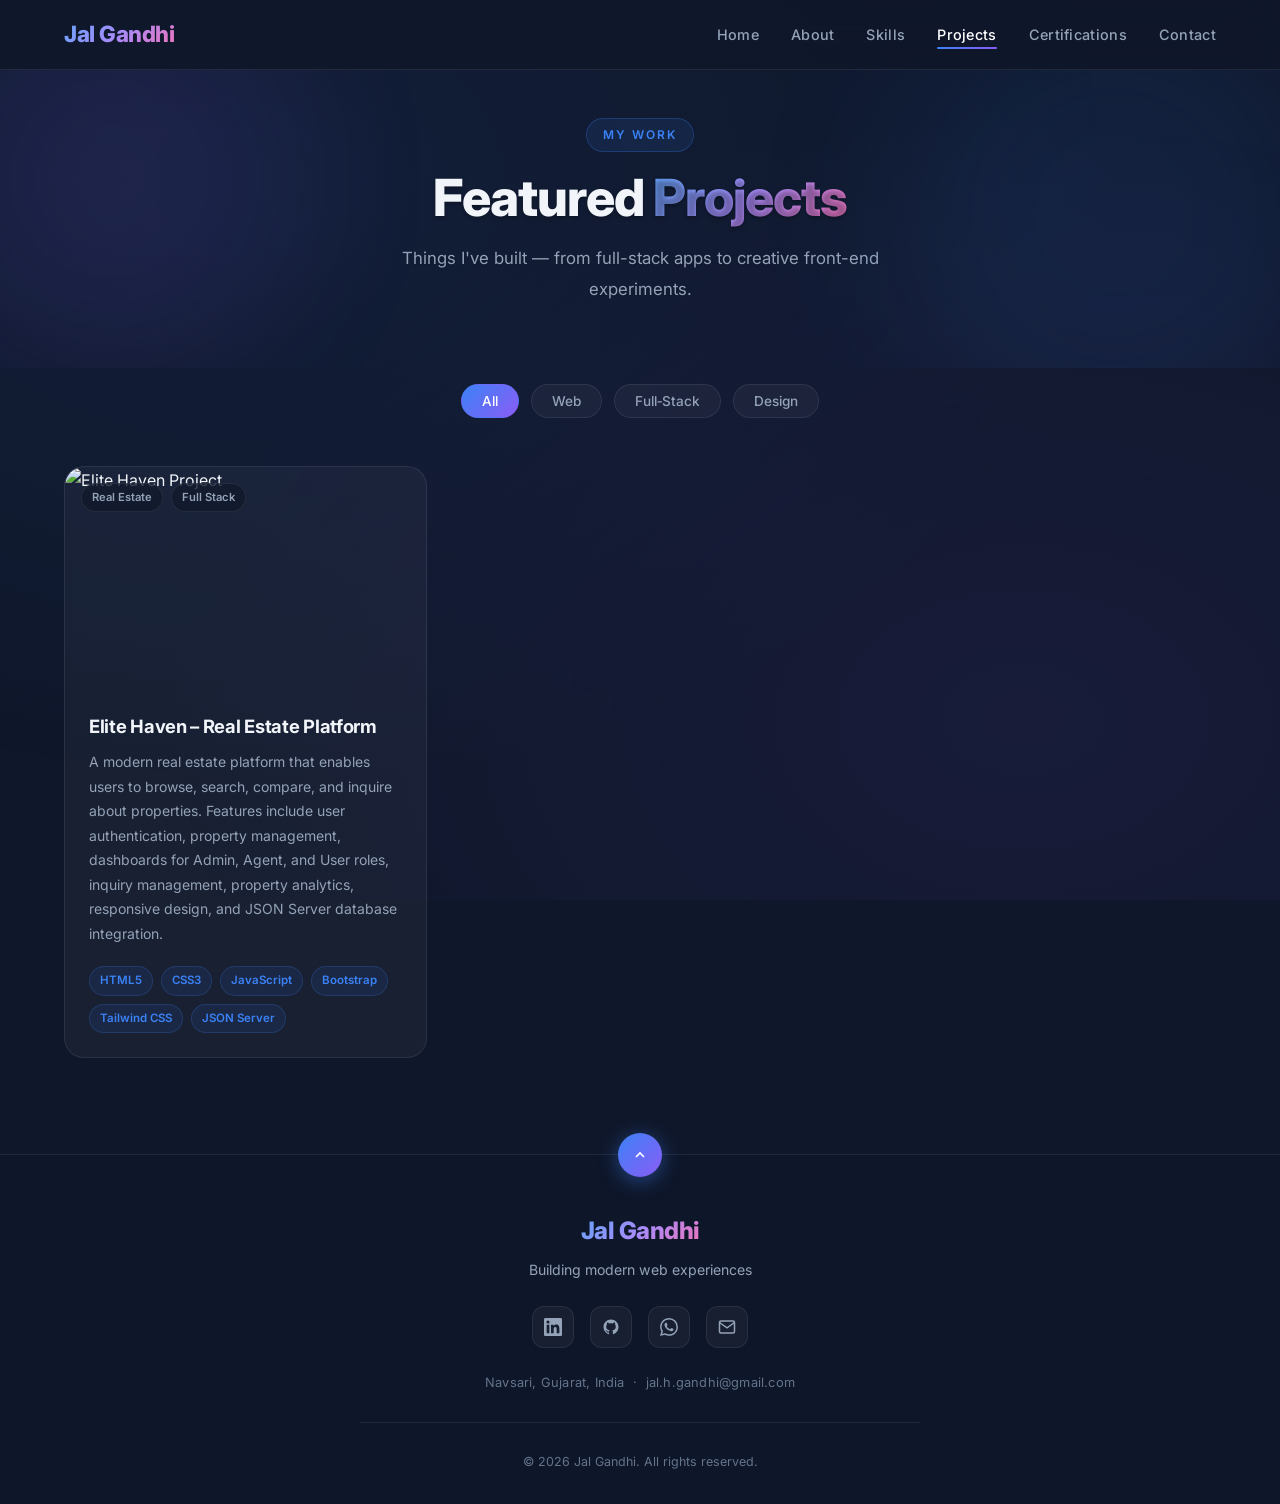
==== commit ad4c3a31: "Update projects.html ELITE HAVEN" ====
--- a/projects.html
+++ b/projects.html
@@ -68,175 +68,47 @@
       <div class="projects-grid">
 
         <!-- Project 1 -->
-        <article class="project-card reveal" data-category="web" id="projectCard1">
-          <div class="project-image">
-            <!--
-              Replace src with your actual project screenshot.
-              Recommended: 800 × 500 px
-            -->
-            <img src="images/project1.jpg" alt="Project 1 screenshot" width="800" height="500"
-              style="width:100%;height:100%;object-fit:cover;" />
-            <div class="project-tag-top">
-              <span class="tag">Web</span>
-              <span class="tag">HTML / CSS / JS</span>
-            </div>
-            <div class="project-overlay">
-              <a href="https://github.com/" target="_blank" rel="noopener" class="btn btn-outline" id="proj1Github">
-                <svg width="14" height="14" viewBox="0 0 24 24" fill="currentColor">
-                  <path
-                    d="M12 2C6.477 2 2 6.484 2 12.017c0 4.425 2.865 8.18 6.839 9.504.5.092.682-.217.682-.483 0-.237-.008-.868-.013-1.703-2.782.605-3.369-1.343-3.369-1.343-.454-1.158-1.11-1.466-1.11-1.466-.908-.62.069-.608.069-.608 1.003.07 1.531 1.032 1.531 1.032.892 1.53 2.341 1.088 2.91.832.092-.647.35-1.088.636-1.338-2.22-.253-4.555-1.113-4.555-4.951 0-1.093.39-1.988 1.029-2.688-.103-.253-.446-1.272.098-2.65 0 0 .84-.27 2.75 1.026A9.564 9.564 0 0112 6.844c.85.004 1.705.115 2.504.337 1.909-1.296 2.747-1.027 2.747-1.027.546 1.379.202 2.398.1 2.651.64.7 1.028 1.595 1.028 2.688 0 3.848-2.339 4.695-4.566 4.943.359.309.678.92.678 1.855 0 1.338-.012 2.419-.012 2.747 0 .268.18.58.688.482A10.019 10.019 0 0022 12.017C22 6.484 17.522 2 12 2z" />
-                </svg>
-                GitHub
-              </a>
-              <a href="#" target="_blank" rel="noopener" class="btn btn-primary" id="proj1Demo">Live Demo</a>
-            </div>
-          </div>
-          <div class="project-body">
-            <h2 class="project-title">Personal Portfolio Website</h2>
-            <p class="project-desc">
-              A premium multi-page portfolio website with dark glassmorphism design,
-              custom cursor, scroll animations, and responsive layout built from scratch.
-            </p>
-            <div class="project-tech">
-              <span class="tech-badge">HTML5</span>
-              <span class="tech-badge">CSS3</span>
-              <span class="tech-badge">JavaScript</span>
-            </div>
-          </div>
-        </article>
+       <article class="project-card reveal" data-category="fullstack" id="projectCard1">
+  <div class="project-image">
+    <img src="https://github.com/jalgandhi-dev/Jal-Portfolio/blob/main/Photos/ELITE%20HAVEN.png" alt="Elite Haven Project" width="800" height="500"
+      style="width:100%;height:100%;object-fit:cover;" />
 
-        <!-- Project 2 -->
-        <article class="project-card reveal" data-category="web" id="projectCard2">
-          <div class="project-image">
-            <img src="images/project2.jpg" alt="Project 2 screenshot" width="800" height="500"
-              style="width:100%;height:100%;object-fit:cover;" />
-            <div class="project-tag-top">
-              <span class="tag">Web</span>
-            </div>
-            <div class="project-overlay">
-              <a href="https://github.com/" target="_blank" rel="noopener" class="btn btn-outline" id="proj2Github">
-                <svg width="14" height="14" viewBox="0 0 24 24" fill="currentColor">
-                  <path
-                    d="M12 2C6.477 2 2 6.484 2 12.017c0 4.425 2.865 8.18 6.839 9.504.5.092.682-.217.682-.483 0-.237-.008-.868-.013-1.703-2.782.605-3.369-1.343-3.369-1.343-.454-1.158-1.11-1.466-1.11-1.466-.908-.62.069-.608.069-.608 1.003.07 1.531 1.032 1.531 1.032.892 1.53 2.341 1.088 2.91.832.092-.647.35-1.088.636-1.338-2.22-.253-4.555-1.113-4.555-4.951 0-1.093.39-1.988 1.029-2.688-.103-.253-.446-1.272.098-2.65 0 0 .84-.27 2.75 1.026A9.564 9.564 0 0112 6.844c.85.004 1.705.115 2.504.337 1.909-1.296 2.747-1.027 2.747-1.027.546 1.379.202 2.398.1 2.651.64.7 1.028 1.595 1.028 2.688 0 3.848-2.339 4.695-4.566 4.943.359.309.678.92.678 1.855 0 1.338-.012 2.419-.012 2.747 0 .268.18.58.688.482A10.019 10.019 0 0022 12.017C22 6.484 17.522 2 12 2z" />
-                </svg>
-                GitHub
-              </a>
-              <a href="#" target="_blank" rel="noopener" class="btn btn-primary" id="proj2Demo">Live Demo</a>
-            </div>
-          </div>
-          <div class="project-body">
-            <h2 class="project-title">Responsive Landing Page</h2>
-            <p class="project-desc">
-              A fully responsive, modern landing page with smooth scroll effects,
-              animated sections, and mobile-first design approach.
-            </p>
-            <div class="project-tech">
-              <span class="tech-badge">HTML5</span>
-              <span class="tech-badge">CSS3</span>
-              <span class="tech-badge">JavaScript</span>
-            </div>
-          </div>
-        </article>
+    <div class="project-tag-top">
+      <span class="tag">Real Estate</span>
+      <span class="tag">Full Stack</span>
+    </div>
 
-        <!-- Project 3 -->
-        <article class="project-card reveal" data-category="design" id="projectCard3">
-          <div class="project-image">
-            <img src="images/project3.jpg" alt="Project 3 screenshot" width="800" height="500"
-              style="width:100%;height:100%;object-fit:cover;" />
-            <div class="project-tag-top">
-              <span class="tag">Design</span>
-            </div>
-            <div class="project-overlay">
-              <a href="https://github.com/" target="_blank" rel="noopener" class="btn btn-outline" id="proj3Github">
-                <svg width="14" height="14" viewBox="0 0 24 24" fill="currentColor">
-                  <path
-                    d="M12 2C6.477 2 2 6.484 2 12.017c0 4.425 2.865 8.18 6.839 9.504.5.092.682-.217.682-.483 0-.237-.008-.868-.013-1.703-2.782.605-3.369-1.343-3.369-1.343-.454-1.158-1.11-1.466-1.11-1.466-.908-.62.069-.608.069-.608 1.003.07 1.531 1.032 1.531 1.032.892 1.53 2.341 1.088 2.91.832.092-.647.35-1.088.636-1.338-2.22-.253-4.555-1.113-4.555-4.951 0-1.093.39-1.988 1.029-2.688-.103-.253-.446-1.272.098-2.65 0 0 .84-.27 2.75 1.026A9.564 9.564 0 0112 6.844c.85.004 1.705.115 2.504.337 1.909-1.296 2.747-1.027 2.747-1.027.546 1.379.202 2.398.1 2.651.64.7 1.028 1.595 1.028 2.688 0 3.848-2.339 4.695-4.566 4.943.359.309.678.92.678 1.855 0 1.338-.012 2.419-.012 2.747 0 .268.18.58.688.482A10.019 10.019 0 0022 12.017C22 6.484 17.522 2 12 2z" />
-                </svg>
-                GitHub
-              </a>
-              <a href="#" target="_blank" rel="noopener" class="btn btn-primary" id="proj3Demo">Live Demo</a>
-            </div>
-          </div>
-          <div class="project-body">
-            <h2 class="project-title">UI Component Library</h2>
-            <p class="project-desc">
-              A collection of reusable glassmorphism UI components — buttons, cards,
-              modals, forms — built with pure CSS and documented for easy use.
-            </p>
-            <div class="project-tech">
-              <span class="tech-badge">CSS3</span>
-              <span class="tech-badge">HTML5</span>
-            </div>
-          </div>
-        </article>
+    <div class="project-overlay">
+      <a href="YOUR_GITHUB_LINK" target="_blank" rel="noopener" class="btn btn-outline">
+        GitHub
+      </a>
+      <a href="YOUR_LIVE_DEMO_LINK" target="_blank" rel="noopener" class="btn btn-primary">
+        Live Demo
+      </a>
+    </div>
+  </div>
 
-        <!-- Project 4 -->
-        <article class="project-card reveal" data-category="fullstack" id="projectCard4">
-          <div class="project-image">
-            <img src="images/project4.jpg" alt="Project 4 screenshot" width="800" height="500"
-              style="width:100%;height:100%;object-fit:cover;" />
-            <div class="project-tag-top">
-              <span class="tag">Full‑Stack</span>
-            </div>
-            <div class="project-overlay">
-              <a href="https://github.com/" target="_blank" rel="noopener" class="btn btn-outline" id="proj4Github">
-                <svg width="14" height="14" viewBox="0 0 24 24" fill="currentColor">
-                  <path
-                    d="M12 2C6.477 2 2 6.484 2 12.017c0 4.425 2.865 8.18 6.839 9.504.5.092.682-.217.682-.483 0-.237-.008-.868-.013-1.703-2.782.605-3.369-1.343-3.369-1.343-.454-1.158-1.11-1.466-1.11-1.466-.908-.62.069-.608.069-.608 1.003.07 1.531 1.032 1.531 1.032.892 1.53 2.341 1.088 2.91.832.092-.647.35-1.088.636-1.338-2.22-.253-4.555-1.113-4.555-4.951 0-1.093.39-1.988 1.029-2.688-.103-.253-.446-1.272.098-2.65 0 0 .84-.27 2.75 1.026A9.564 9.564 0 0112 6.844c.85.004 1.705.115 2.504.337 1.909-1.296 2.747-1.027 2.747-1.027.546 1.379.202 2.398.1 2.651.64.7 1.028 1.595 1.028 2.688 0 3.848-2.339 4.695-4.566 4.943.359.309.678.92.678 1.855 0 1.338-.012 2.419-.012 2.747 0 .268.18.58.688.482A10.019 10.019 0 0022 12.017C22 6.484 17.522 2 12 2z" />
-                </svg>
-                GitHub
-              </a>
-              <a href="#" target="_blank" rel="noopener" class="btn btn-primary" id="proj4Demo">Live Demo</a>
-            </div>
-          </div>
-          <div class="project-body">
-            <h2 class="project-title">Student Database App</h2>
-            <p class="project-desc">
-              A web application for managing student records using HTML, CSS,
-              JavaScript front-end with MySQL database integration.
-            </p>
-            <div class="project-tech">
-              <span class="tech-badge">HTML5</span>
-              <span class="tech-badge">CSS3</span>
-              <span class="tech-badge">JavaScript</span>
-              <span class="tech-badge">MySQL</span>
-            </div>
-          </div>
-        </article>
+  <div class="project-body">
+    <h2 class="project-title">Elite Haven – Real Estate Platform</h2>
 
-        <!-- Project 5 — placeholder -->
-        <article class="project-card reveal" data-category="web" id="projectCard5">
-          <div class="project-image">
-            <img src="images/project5.jpg" alt="Project 5 screenshot" width="800" height="500"
-              style="width:100%;height:100%;object-fit:cover;" />
-            <div class="project-tag-top">
-              <span class="tag">Web</span>
-            </div>
-            <div class="project-overlay">
-              <a href="https://github.com/" target="_blank" rel="noopener" class="btn btn-outline" id="proj5Github">
-                <svg width="14" height="14" viewBox="0 0 24 24" fill="currentColor">
-                  <path
-                    d="M12 2C6.477 2 2 6.484 2 12.017c0 4.425 2.865 8.18 6.839 9.504.5.092.682-.217.682-.483 0-.237-.008-.868-.013-1.703-2.782.605-3.369-1.343-3.369-1.343-.454-1.158-1.11-1.466-1.11-1.466-.908-.62.069-.608.069-.608 1.003.07 1.531 1.032 1.531 1.032.892 1.53 2.341 1.088 2.91.832.092-.647.35-1.088.636-1.338-2.22-.253-4.555-1.113-4.555-4.951 0-1.093.39-1.988 1.029-2.688-.103-.253-.446-1.272.098-2.65 0 0 .84-.27 2.75 1.026A9.564 9.564 0 0112 6.844c.85.004 1.705.115 2.504.337 1.909-1.296 2.747-1.027 2.747-1.027.546 1.379.202 2.398.1 2.651.64.7 1.028 1.595 1.028 2.688 0 3.848-2.339 4.695-4.566 4.943.359.309.678.92.678 1.855 0 1.338-.012 2.419-.012 2.747 0 .268.18.58.688.482A10.019 10.019 0 0022 12.017C22 6.484 17.522 2 12 2z" />
-                </svg>
-                GitHub
-              </a>
-              <a href="#" target="_blank" rel="noopener" class="btn btn-primary" id="proj5Demo">Live Demo</a>
-            </div>
-          </div>
-          <div class="project-body">
-            <h2 class="project-title">Add Your Project Title</h2>
-            <p class="project-desc">
-              Replace this with a description of your project. What does it do?
-              What problem does it solve? Who is it for?
-            </p>
-            <div class="project-tech">
-              <span class="tech-badge">HTML5</span>
-              <span class="tech-badge">CSS3</span>
-              <span class="tech-badge">JavaScript</span>
-            </div>
-          </div>
-        </article>
+    <p class="project-desc">
+      A modern real estate platform that enables users to browse, search,
+      compare, and inquire about properties. Features include user
+      authentication, property management, dashboards for Admin, Agent,
+      and User roles, inquiry management, property analytics, responsive
+      design, and JSON Server database integration.
+    </p>
 
+    <div class="project-tech">
+      <span class="tech-badge">HTML5</span>
+      <span class="tech-badge">CSS3</span>
+      <span class="tech-badge">JavaScript</span>
+      <span class="tech-badge">Bootstrap</span>
+      <span class="tech-badge">Tailwind CSS</span>
+      <span class="tech-badge">JSON Server</span>
+    </div>
+  </div>
+</article>
       </div>
     </section>
 
@@ -305,4 +177,4 @@
   <script src="script.js"></script>
 </body>
 
-</html>+</html>
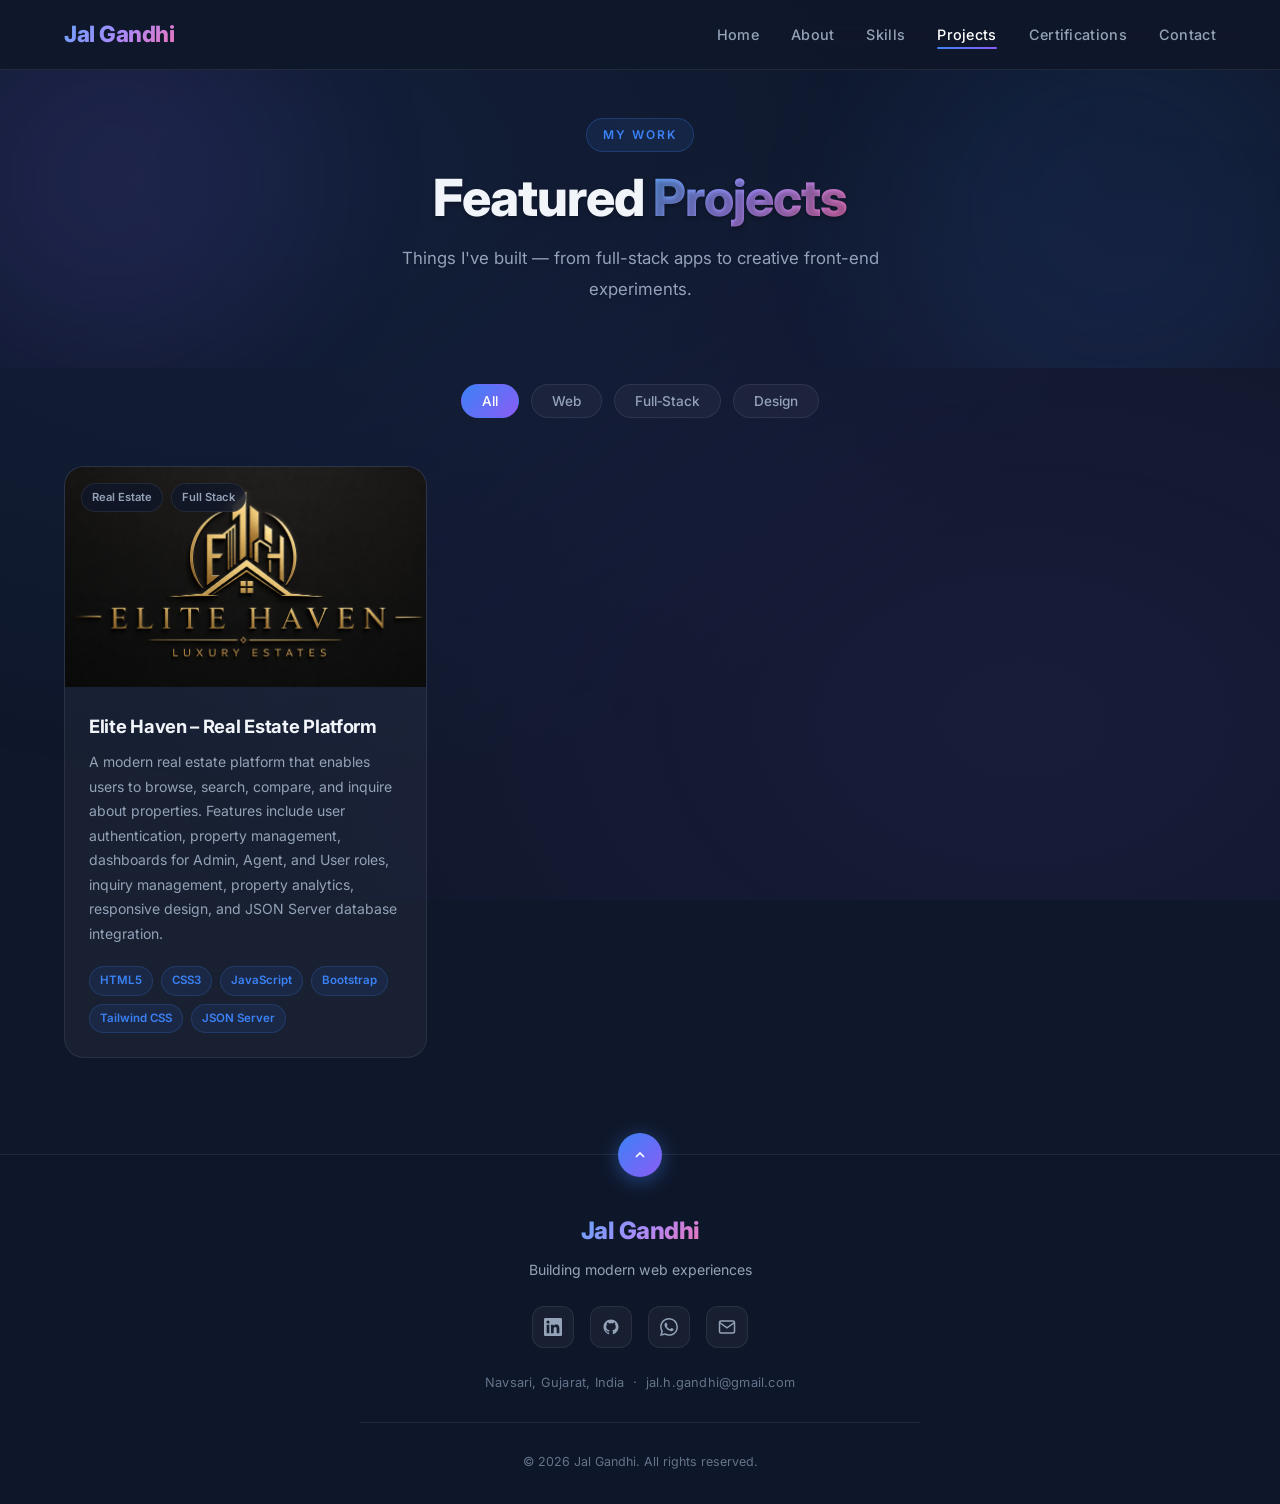
==== commit da3996c8: "Update projects.html CARD IMAGE CHANGE" ====
--- a/projects.html
+++ b/projects.html
@@ -70,7 +70,7 @@
         <!-- Project 1 -->
        <article class="project-card reveal" data-category="fullstack" id="projectCard1">
   <div class="project-image">
-    <img src="https://github.com/jalgandhi-dev/Jal-Portfolio/blob/main/Photos/ELITE%20HAVEN.png" alt="Elite Haven Project" width="800" height="500"
+    <img src="Photos/ELITE HAVEN.png" alt="Elite Haven Project" width="800" height="500"
       style="width:100%;height:100%;object-fit:cover;" />
 
     <div class="project-tag-top">
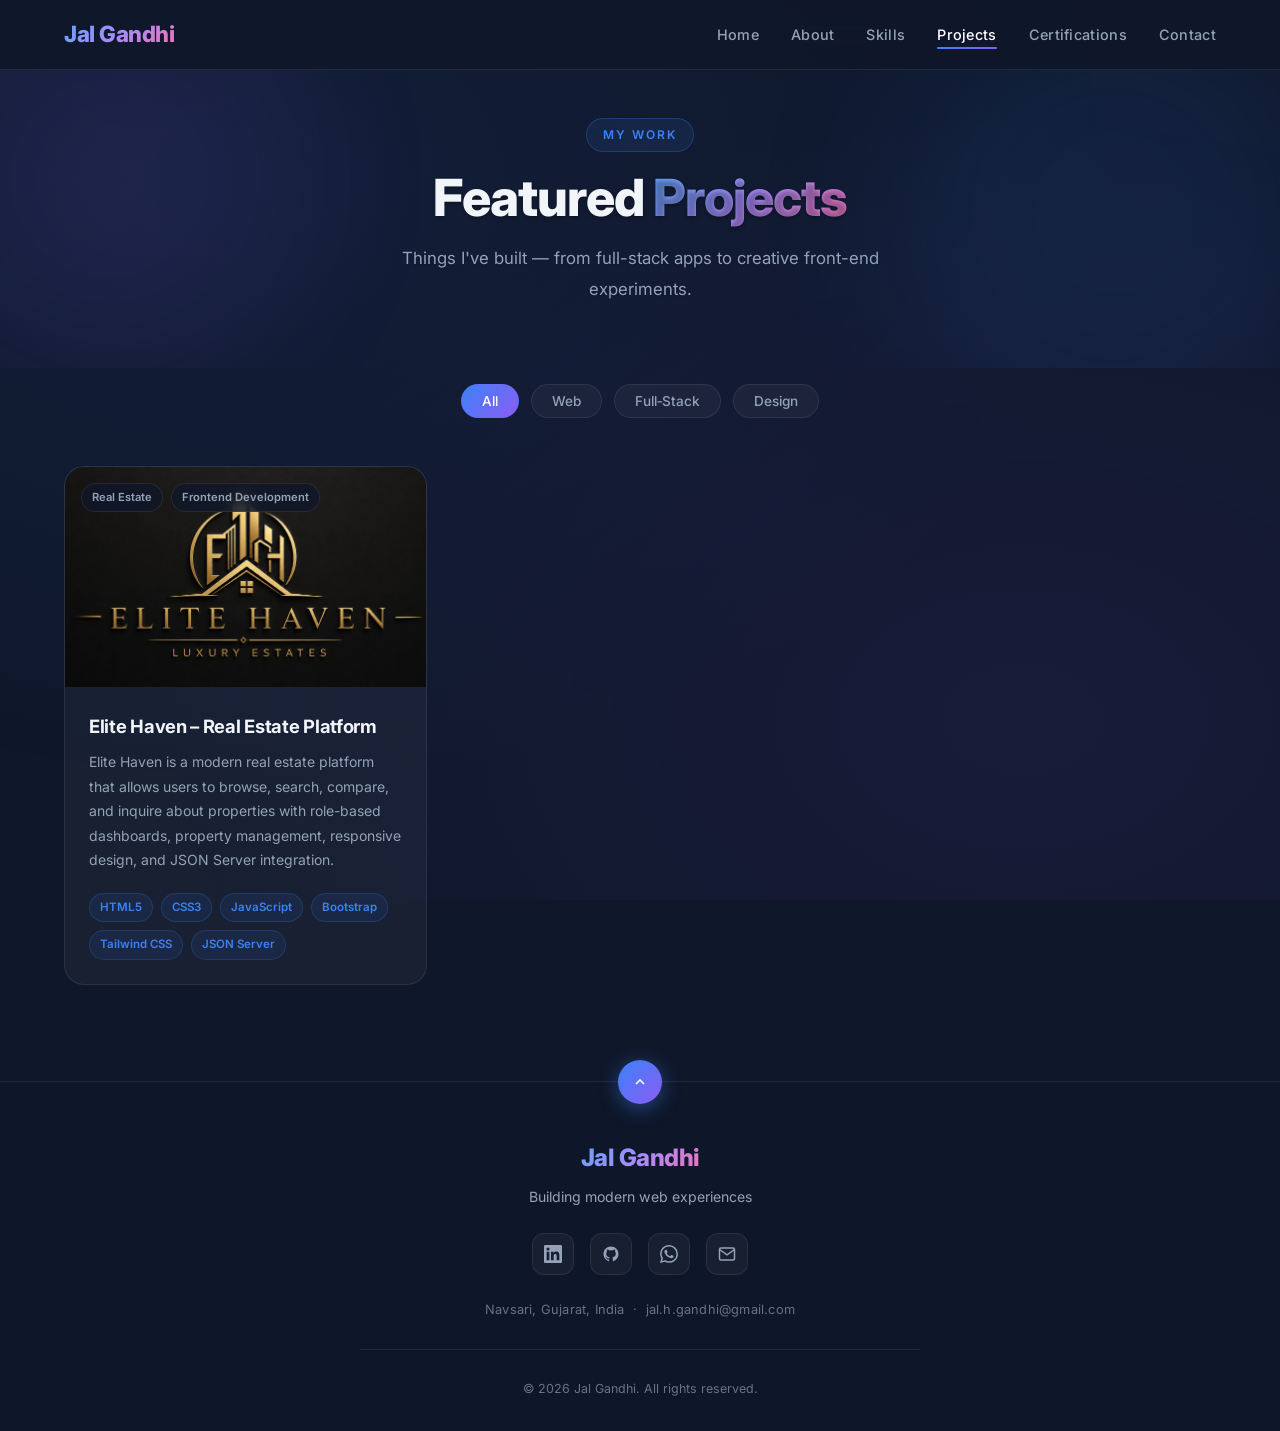
==== commit 339bb838: "Update projects.html Project 1" ====
--- a/projects.html
+++ b/projects.html
@@ -75,7 +75,7 @@
 
     <div class="project-tag-top">
       <span class="tag">Real Estate</span>
-      <span class="tag">Full Stack</span>
+      <span class="tag">Frontend Development</span>
     </div>
 
     <div class="project-overlay">
@@ -92,11 +92,9 @@
     <h2 class="project-title">Elite Haven – Real Estate Platform</h2>
 
     <p class="project-desc">
-      A modern real estate platform that enables users to browse, search,
-      compare, and inquire about properties. Features include user
-      authentication, property management, dashboards for Admin, Agent,
-      and User roles, inquiry management, property analytics, responsive
-      design, and JSON Server database integration.
+     Elite Haven is a modern real estate platform that allows users to browse, search,
+     compare, and inquire about properties with role-based dashboards, property management,
+     responsive design, and JSON Server integration.
     </p>
 
     <div class="project-tech">
